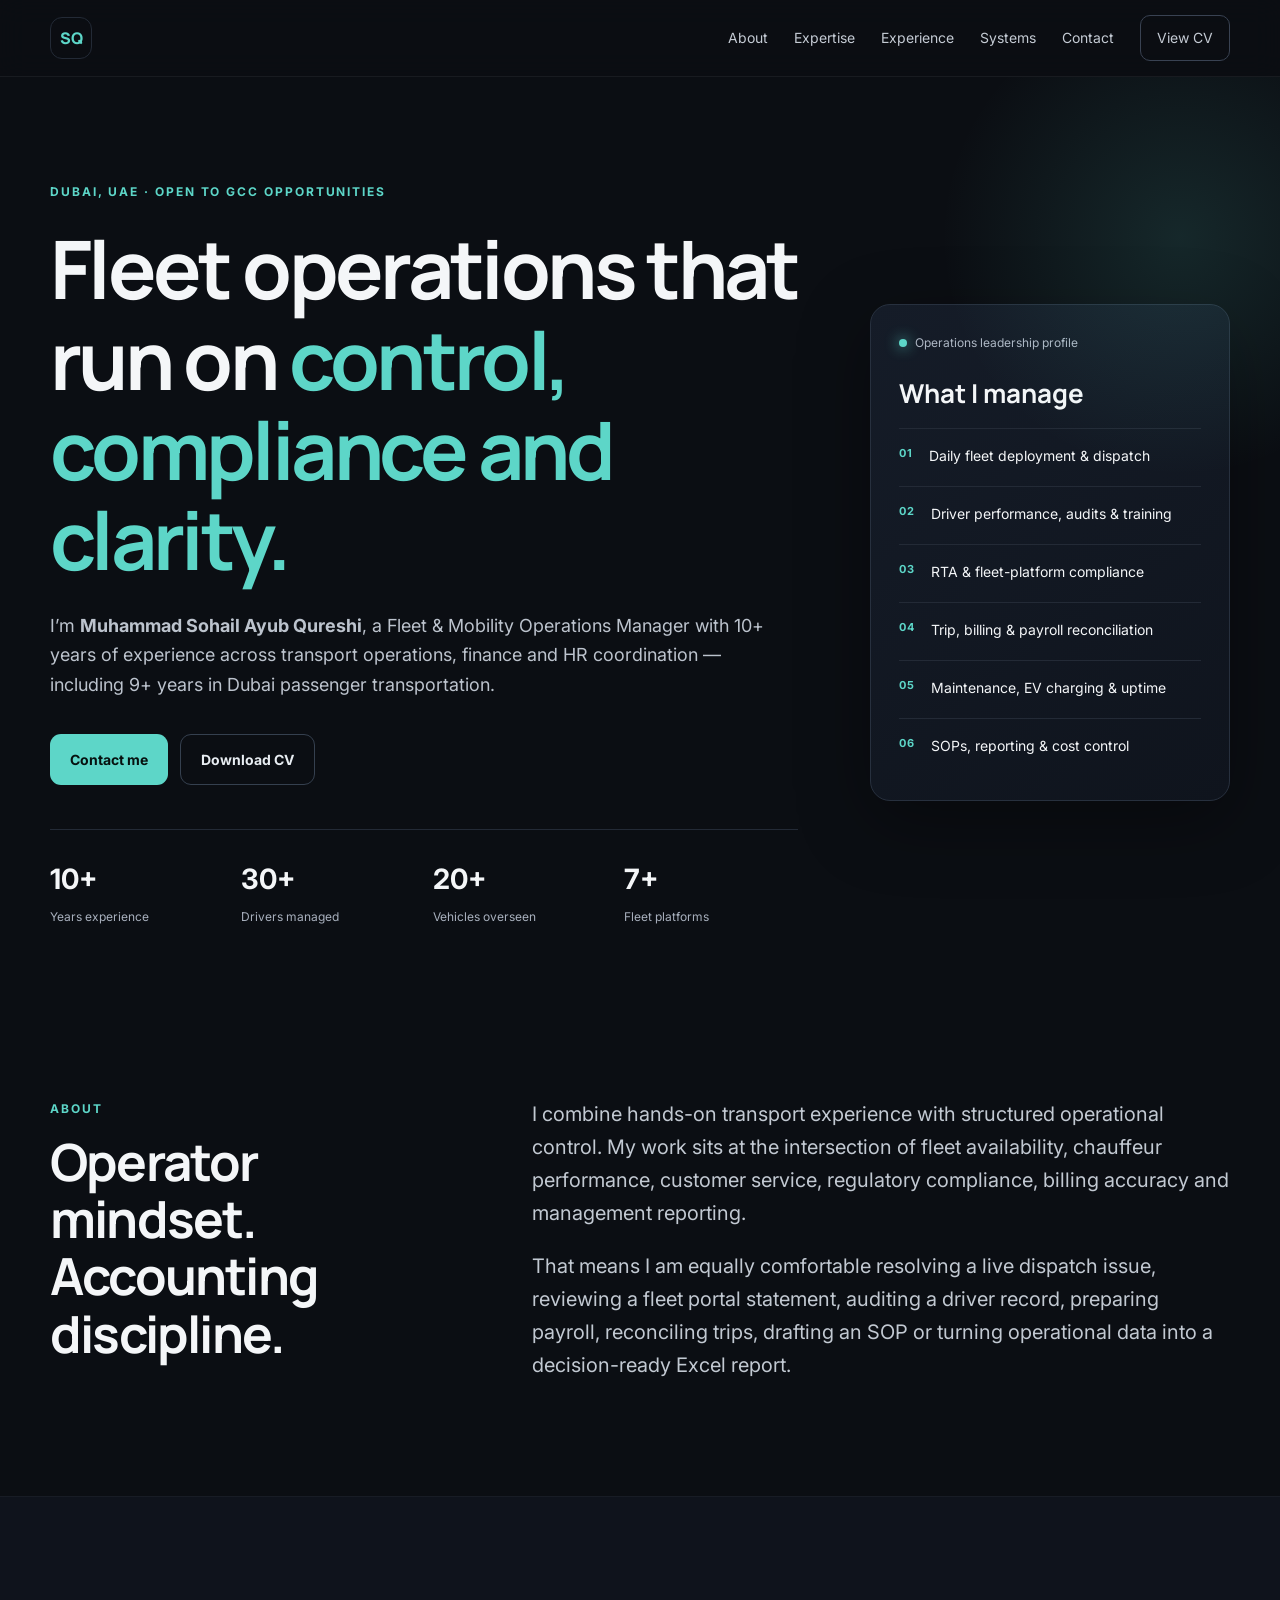
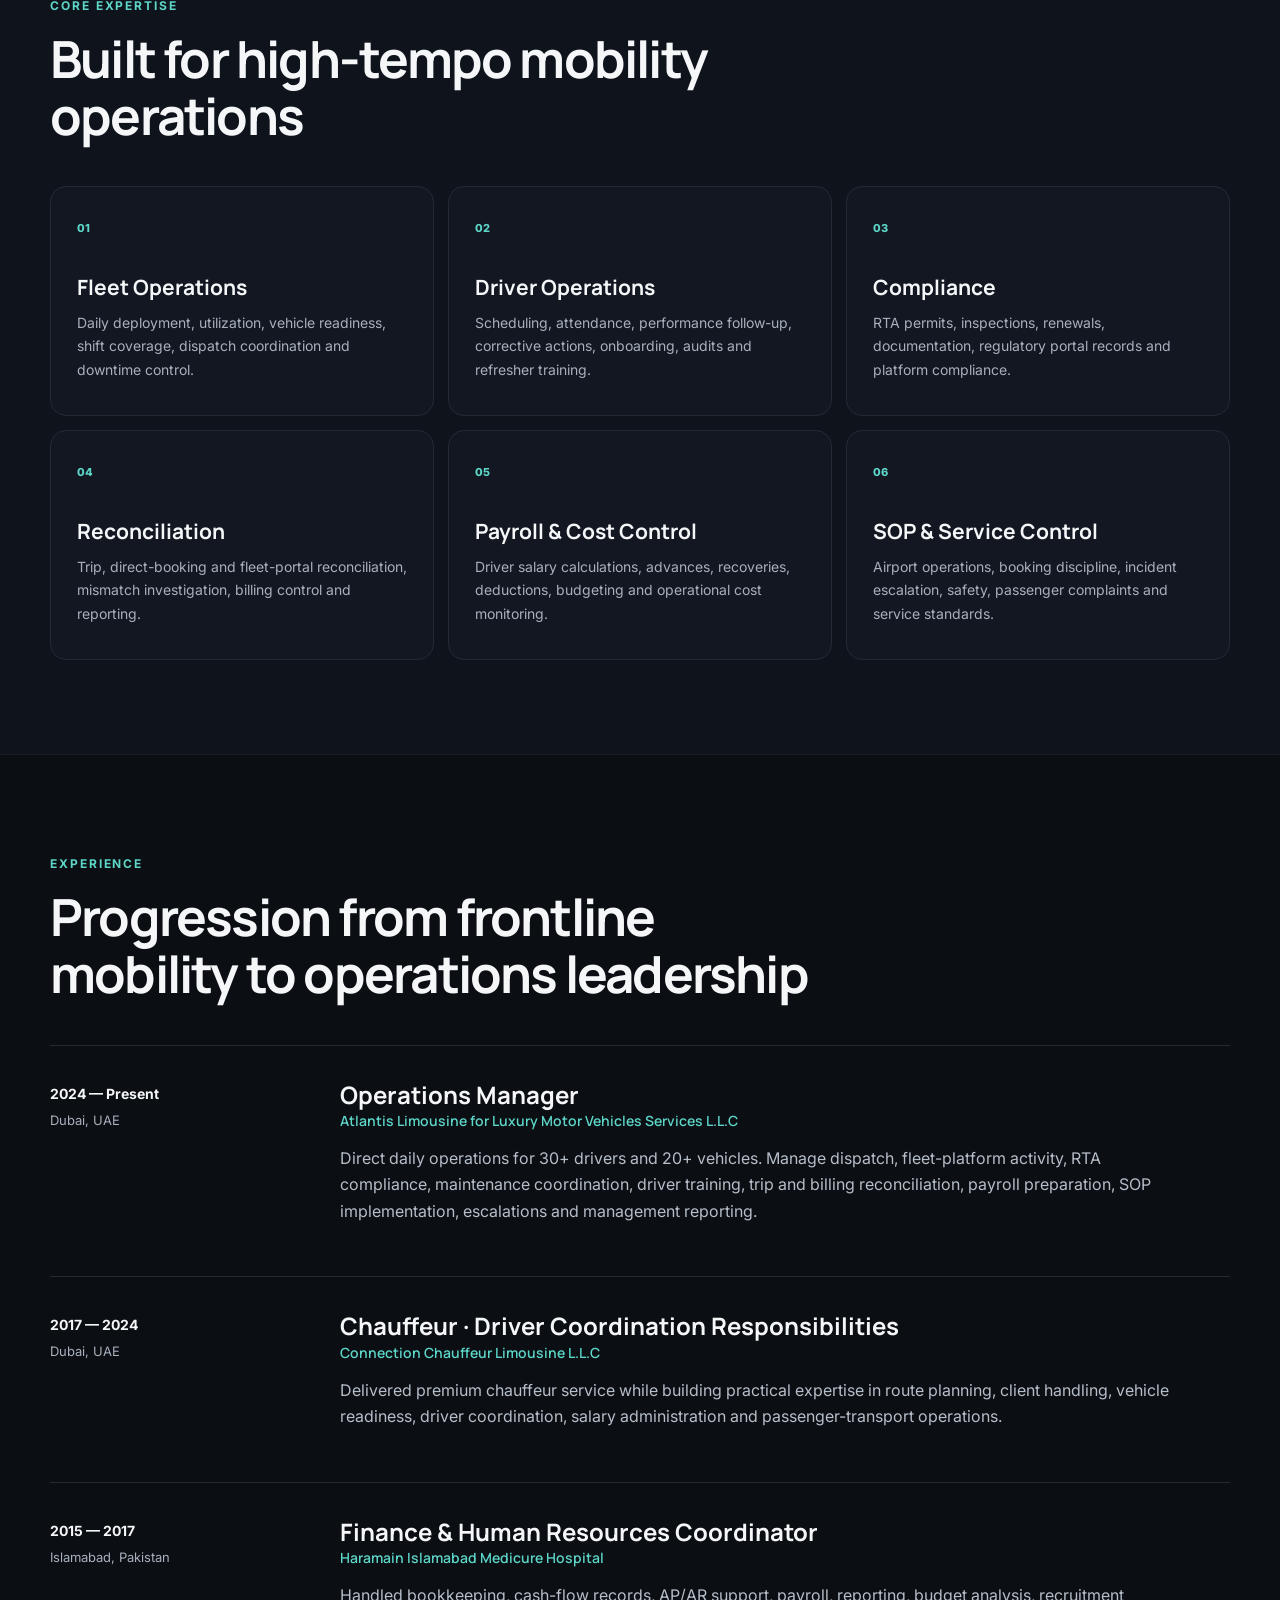
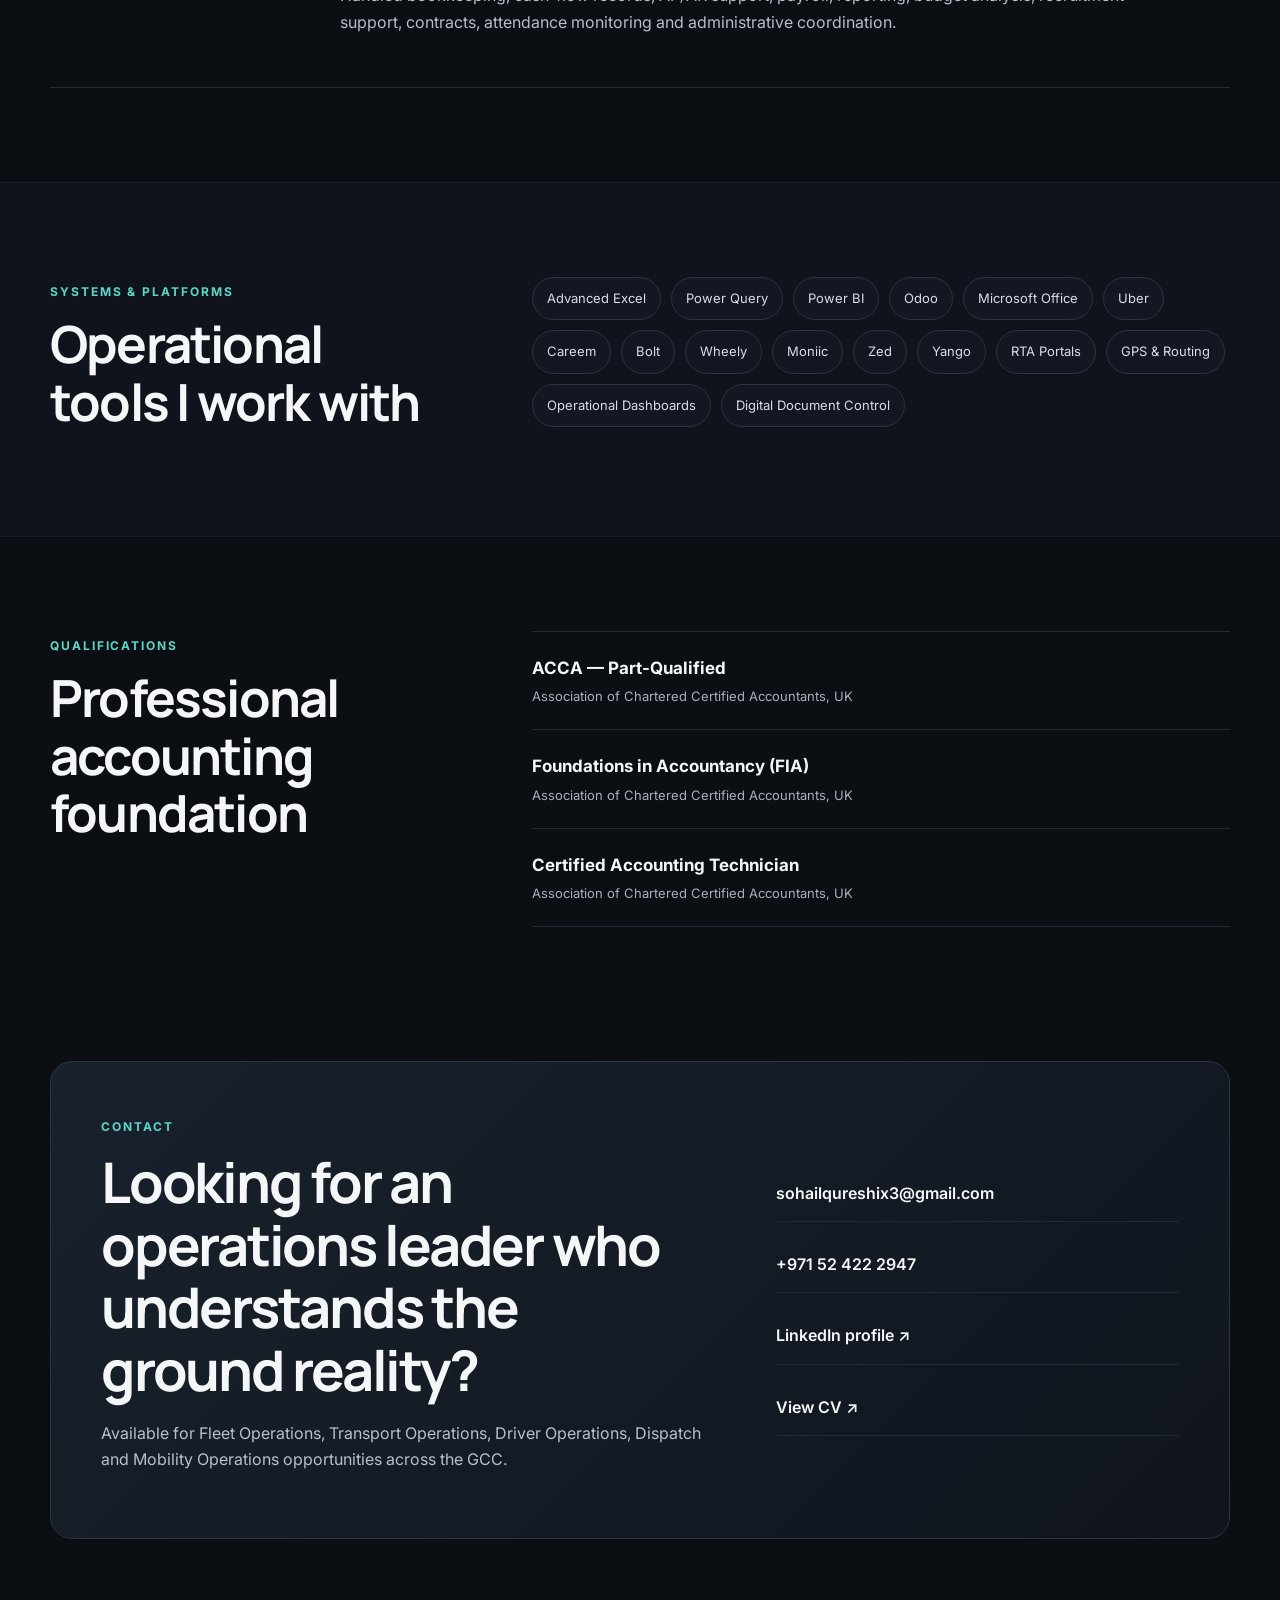
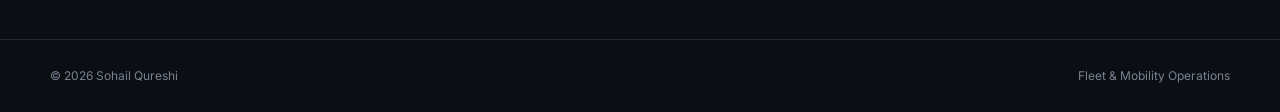
==== index.html @ d54ac06a "Add files via upload" ====
<!doctype html>
<html lang="en">
<head>
  <meta charset="utf-8" />
  <meta name="viewport" content="width=device-width,initial-scale=1" />
  <meta name="description" content="Sohail Qureshi — Fleet & Mobility Operations Manager with 10+ years of experience across operations, compliance, reconciliation, payroll, reporting and driver management." />
  <title>Sohail Qureshi | Fleet & Mobility Operations</title>
  <link rel="preconnect" href="https://fonts.googleapis.com">
  <link rel="preconnect" href="https://fonts.gstatic.com" crossorigin>
  <link href="https://fonts.googleapis.com/css2?family=Inter:wght@400;500;600;700;800&family=Manrope:wght@600;700;800&display=swap" rel="stylesheet">
  <link rel="stylesheet" href="styles.css" />
</head>
<body>
  <header class="site-header">
    <div class="container nav-wrap">
      <a class="brand" href="#top" aria-label="Sohail Qureshi home">SQ</a>
      <button class="nav-toggle" aria-label="Toggle navigation" aria-expanded="false">☰</button>
      <nav class="nav" aria-label="Primary navigation">
        <a href="#about">About</a>
        <a href="#expertise">Expertise</a>
        <a href="#experience">Experience</a>
        <a href="#systems">Systems</a>
        <a href="#contact">Contact</a>
        <a class="nav-cta" href="assets/Sohail_Qureshi_CV.pdf" target="_blank" rel="noopener">View CV</a>
      </nav>
    </div>
  </header>

  <main id="top">
    <section class="hero">
      <div class="container hero-grid">
        <div class="hero-copy reveal">
          <span class="eyebrow">Dubai, UAE · Open to GCC opportunities</span>
          <h1>Fleet operations that run on <span>control, compliance and clarity.</span></h1>
          <p class="hero-lead">I’m <strong>Muhammad Sohail Ayub Qureshi</strong>, a Fleet & Mobility Operations Manager with 10+ years of experience across transport operations, finance and HR coordination — including 9+ years in Dubai passenger transportation.</p>
          <div class="hero-actions">
            <a class="btn primary" href="#contact">Contact me</a>
            <a class="btn secondary" href="assets/Sohail_Qureshi_CV.pdf" target="_blank" rel="noopener">Download CV</a>
          </div>
          <div class="metric-row" aria-label="Career highlights">
            <div class="metric"><strong>10+</strong><span>Years experience</span></div>
            <div class="metric"><strong>30+</strong><span>Drivers managed</span></div>
            <div class="metric"><strong>20+</strong><span>Vehicles overseen</span></div>
            <div class="metric"><strong>7+</strong><span>Fleet platforms</span></div>
          </div>
        </div>
        <aside class="hero-card reveal">
          <div class="status"><span></span> Operations leadership profile</div>
          <h2>What I manage</h2>
          <div class="capability-list">
            <div><b>01</b><span>Daily fleet deployment & dispatch</span></div>
            <div><b>02</b><span>Driver performance, audits & training</span></div>
            <div><b>03</b><span>RTA & fleet-platform compliance</span></div>
            <div><b>04</b><span>Trip, billing & payroll reconciliation</span></div>
            <div><b>05</b><span>Maintenance, EV charging & uptime</span></div>
            <div><b>06</b><span>SOPs, reporting & cost control</span></div>
          </div>
        </aside>
      </div>
    </section>

    <section id="about" class="section">
      <div class="container split">
        <div class="section-head reveal">
          <span class="kicker">About</span>
          <h2>Operator mindset. Accounting discipline.</h2>
        </div>
        <div class="about-copy reveal">
          <p>I combine hands-on transport experience with structured operational control. My work sits at the intersection of fleet availability, chauffeur performance, customer service, regulatory compliance, billing accuracy and management reporting.</p>
          <p>That means I am equally comfortable resolving a live dispatch issue, reviewing a fleet portal statement, auditing a driver record, preparing payroll, reconciling trips, drafting an SOP or turning operational data into a decision-ready Excel report.</p>
        </div>
      </div>
    </section>

    <section id="expertise" class="section alt">
      <div class="container">
        <div class="section-title reveal">
          <span class="kicker">Core expertise</span>
          <h2>Built for high-tempo mobility operations</h2>
        </div>
        <div class="cards">
          <article class="card reveal"><span>01</span><h3>Fleet Operations</h3><p>Daily deployment, utilization, vehicle readiness, shift coverage, dispatch coordination and downtime control.</p></article>
          <article class="card reveal"><span>02</span><h3>Driver Operations</h3><p>Scheduling, attendance, performance follow-up, corrective actions, onboarding, audits and refresher training.</p></article>
          <article class="card reveal"><span>03</span><h3>Compliance</h3><p>RTA permits, inspections, renewals, documentation, regulatory portal records and platform compliance.</p></article>
          <article class="card reveal"><span>04</span><h3>Reconciliation</h3><p>Trip, direct-booking and fleet-portal reconciliation, mismatch investigation, billing control and reporting.</p></article>
          <article class="card reveal"><span>05</span><h3>Payroll & Cost Control</h3><p>Driver salary calculations, advances, recoveries, deductions, budgeting and operational cost monitoring.</p></article>
          <article class="card reveal"><span>06</span><h3>SOP & Service Control</h3><p>Airport operations, booking discipline, incident escalation, safety, passenger complaints and service standards.</p></article>
        </div>
      </div>
    </section>

    <section id="experience" class="section">
      <div class="container">
        <div class="section-title reveal">
          <span class="kicker">Experience</span>
          <h2>Progression from frontline mobility to operations leadership</h2>
        </div>
        <div class="timeline">
          <article class="timeline-item reveal">
            <div class="time"><strong>2024 — Present</strong><span>Dubai, UAE</span></div>
            <div class="role"><h3>Operations Manager</h3><h4>Atlantis Limousine for Luxury Motor Vehicles Services L.L.C</h4><p>Direct daily operations for 30+ drivers and 20+ vehicles. Manage dispatch, fleet-platform activity, RTA compliance, maintenance coordination, driver training, trip and billing reconciliation, payroll preparation, SOP implementation, escalations and management reporting.</p></div>
          </article>
          <article class="timeline-item reveal">
            <div class="time"><strong>2017 — 2024</strong><span>Dubai, UAE</span></div>
            <div class="role"><h3>Chauffeur · Driver Coordination Responsibilities</h3><h4>Connection Chauffeur Limousine L.L.C</h4><p>Delivered premium chauffeur service while building practical expertise in route planning, client handling, vehicle readiness, driver coordination, salary administration and passenger-transport operations.</p></div>
          </article>
          <article class="timeline-item reveal">
            <div class="time"><strong>2015 — 2017</strong><span>Islamabad, Pakistan</span></div>
            <div class="role"><h3>Finance & Human Resources Coordinator</h3><h4>Haramain Islamabad Medicure Hospital</h4><p>Handled bookkeeping, cash-flow records, AP/AR support, payroll, reporting, budget analysis, recruitment support, contracts, attendance monitoring and administrative coordination.</p></div>
          </article>
        </div>
      </div>
    </section>

    <section id="systems" class="section alt">
      <div class="container systems-grid">
        <div class="section-head reveal"><span class="kicker">Systems & platforms</span><h2>Operational tools I work with</h2></div>
        <div class="tag-cloud reveal">
          <span>Advanced Excel</span><span>Power Query</span><span>Power BI</span><span>Odoo</span><span>Microsoft Office</span><span>Uber</span><span>Careem</span><span>Bolt</span><span>Wheely</span><span>Moniic</span><span>Zed</span><span>Yango</span><span>RTA Portals</span><span>GPS & Routing</span><span>Operational Dashboards</span><span>Digital Document Control</span>
        </div>
      </div>
    </section>

    <section class="section qualifications">
      <div class="container qual-grid">
        <div class="section-head reveal"><span class="kicker">Qualifications</span><h2>Professional accounting foundation</h2></div>
        <div class="qual-list reveal">
          <div><strong>ACCA — Part-Qualified</strong><span>Association of Chartered Certified Accountants, UK</span></div>
          <div><strong>Foundations in Accountancy (FIA)</strong><span>Association of Chartered Certified Accountants, UK</span></div>
          <div><strong>Certified Accounting Technician</strong><span>Association of Chartered Certified Accountants, UK</span></div>
        </div>
      </div>
    </section>

    <section id="contact" class="contact">
      <div class="container contact-card reveal">
        <div>
          <span class="kicker">Contact</span>
          <h2>Looking for an operations leader who understands the ground reality?</h2>
          <p>Available for Fleet Operations, Transport Operations, Driver Operations, Dispatch and Mobility Operations opportunities across the GCC.</p>
        </div>
        <div class="contact-links">
          <a href="mailto:sohailqureshix3@gmail.com">sohailqureshix3@gmail.com</a>
          <a href="tel:+971524222947">+971 52 422 2947</a>
          <a href="https://www.linkedin.com/in/sohail-qureshi-6ab21a225/" target="_blank" rel="noopener">LinkedIn profile ↗</a>
          <a href="assets/Sohail_Qureshi_CV.pdf" target="_blank" rel="noopener">View CV ↗</a>
        </div>
      </div>
    </section>
  </main>

  <footer>
    <div class="container footer-wrap"><span>© <span id="year"></span> Sohail Qureshi</span><span>Fleet & Mobility Operations</span></div>
  </footer>
  <script src="script.js"></script>
</body>
</html>
---- styles.css ----
:root{
  --bg:#0b0e13;--panel:#121722;--panel2:#0f131c;--text:#f4f6f8;--muted:#a8b0bd;--line:#232a36;--accent:#5dd6c8;--accent2:#8ef2e5;--max:1180px
}
*{box-sizing:border-box}html{scroll-behavior:smooth}body{margin:0;background:var(--bg);color:var(--text);font-family:Inter,system-ui,sans-serif;line-height:1.65}.container{width:min(var(--max),calc(100% - 40px));margin:auto}a{color:inherit;text-decoration:none}.site-header{position:sticky;top:0;z-index:50;background:rgba(11,14,19,.82);backdrop-filter:blur(14px);border-bottom:1px solid rgba(255,255,255,.06)}.nav-wrap{height:76px;display:flex;align-items:center;justify-content:space-between}.brand{width:42px;height:42px;border:1px solid var(--line);display:grid;place-items:center;border-radius:12px;font-family:Manrope;font-weight:800;color:var(--accent)}.nav{display:flex;align-items:center;gap:26px;font-size:14px;color:#c5cbd4}.nav a:hover{color:#fff}.nav-cta{border:1px solid #394252;padding:10px 16px;border-radius:10px}.nav-toggle{display:none;background:none;color:white;border:0;font-size:24px}.hero{padding:100px 0 72px;position:relative;overflow:hidden}.hero:before{content:"";position:absolute;width:520px;height:520px;border-radius:50%;background:radial-gradient(circle,rgba(93,214,200,.13),transparent 65%);right:-160px;top:-100px;pointer-events:none}.hero-grid{display:grid;grid-template-columns:1.35fr .65fr;gap:72px;align-items:center}.eyebrow,.kicker{display:inline-block;text-transform:uppercase;letter-spacing:.16em;font-size:12px;font-weight:700;color:var(--accent)}h1,h2,h3,h4{font-family:Manrope,Inter,sans-serif;line-height:1.12;margin-top:0}h1{font-size:clamp(48px,6.3vw,84px);letter-spacing:-.045em;margin:20px 0 26px;max-width:900px}h1 span{color:var(--accent)}.hero-lead{font-size:18px;color:#bcc3cd;max-width:780px}.hero-actions{display:flex;gap:12px;margin:34px 0 44px}.btn{display:inline-flex;align-items:center;justify-content:center;padding:13px 20px;border-radius:11px;font-weight:700;font-size:14px}.primary{background:var(--accent);color:#06110f}.primary:hover{background:var(--accent2)}.secondary{border:1px solid #35404f;color:#e8edf2}.metric-row{display:grid;grid-template-columns:repeat(4,1fr);gap:18px;border-top:1px solid var(--line);padding-top:26px}.metric strong{font-size:28px;display:block}.metric span{font-size:12px;color:var(--muted)}.hero-card{background:linear-gradient(145deg,#151c28,#0f141d);border:1px solid #27303e;border-radius:20px;padding:28px;box-shadow:0 20px 70px rgba(0,0,0,.35)}.status{font-size:12px;color:#aeb7c4;display:flex;align-items:center;gap:8px;margin-bottom:26px}.status span{width:8px;height:8px;border-radius:50%;background:var(--accent);box-shadow:0 0 14px var(--accent)}.hero-card h2{font-size:26px;margin-bottom:20px}.capability-list{display:grid;gap:4px}.capability-list div{display:flex;gap:16px;padding:15px 0;border-top:1px solid var(--line);font-size:14px}.capability-list b{color:var(--accent);font-size:11px;letter-spacing:.08em}.section{padding:94px 0}.alt{background:var(--panel2);border-top:1px solid rgba(255,255,255,.04);border-bottom:1px solid rgba(255,255,255,.04)}.split,.systems-grid,.qual-grid{display:grid;grid-template-columns:.72fr 1.28fr;gap:90px}.section-head h2,.section-title h2{font-size:clamp(34px,4vw,52px);letter-spacing:-.035em;margin:12px 0}.about-copy{font-size:20px;color:#c2c9d2}.about-copy p:first-child{margin-top:4px}.section-title{max-width:780px;margin-bottom:42px}.cards{display:grid;grid-template-columns:repeat(3,1fr);gap:14px}.card{background:var(--panel);border:1px solid var(--line);border-radius:16px;padding:26px;min-height:230px}.card>span{font-size:11px;color:var(--accent);font-weight:800}.card h3{font-size:21px;margin:36px 0 12px}.card p{color:var(--muted);font-size:14px;margin:0}.timeline{border-top:1px solid var(--line)}.timeline-item{display:grid;grid-template-columns:240px 1fr;gap:50px;padding:36px 0;border-bottom:1px solid var(--line)}.time{display:flex;flex-direction:column}.time strong{font-size:14px}.time span{font-size:13px;color:var(--muted);margin-top:5px}.role h3{font-size:24px;margin-bottom:5px}.role h4{font-size:14px;color:var(--accent);font-weight:600;margin-bottom:14px}.role p{color:#b6bec9;max-width:830px}.tag-cloud{display:flex;flex-wrap:wrap;gap:10px;align-content:flex-start}.tag-cloud span{padding:10px 14px;border:1px solid #2c3442;border-radius:999px;background:#121722;color:#d9dee5;font-size:13px}.qual-list{border-top:1px solid var(--line)}.qual-list div{padding:22px 0;border-bottom:1px solid var(--line);display:flex;flex-direction:column}.qual-list strong{font-size:17px}.qual-list span{color:var(--muted);font-size:13px;margin-top:4px}.contact{padding:40px 0 100px}.contact-card{background:linear-gradient(135deg,#18212c,#10151d);border:1px solid #2b3440;border-radius:22px;padding:50px;display:grid;grid-template-columns:1.2fr .8fr;gap:70px}.contact-card h2{font-size:clamp(34px,4.5vw,56px);letter-spacing:-.04em;margin:12px 0 18px}.contact-card p{color:#b8c0ca;max-width:700px}.contact-links{display:flex;flex-direction:column;justify-content:center;gap:14px}.contact-links a{padding:15px 0;border-bottom:1px solid var(--line);font-weight:600}.contact-links a:hover{color:var(--accent)}footer{border-top:1px solid var(--line);padding:26px 0;color:#798291;font-size:12px}.footer-wrap{display:flex;justify-content:space-between}.reveal{opacity:0;transform:translateY(16px);transition:opacity .65s ease,transform .65s ease}.reveal.visible{opacity:1;transform:none}
@media(max-width:900px){.nav-toggle{display:block}.nav{display:none;position:absolute;top:76px;left:20px;right:20px;flex-direction:column;align-items:stretch;background:#111721;border:1px solid var(--line);padding:18px;border-radius:14px}.nav.open{display:flex}.hero-grid,.split,.systems-grid,.qual-grid,.contact-card{grid-template-columns:1fr;gap:38px}.hero{padding-top:68px}.hero-card{max-width:620px}.cards{grid-template-columns:1fr 1fr}.metric-row{grid-template-columns:1fr 1fr}.timeline-item{grid-template-columns:1fr;gap:14px}.section{padding:72px 0}}
@media(max-width:600px){.container{width:min(var(--max),calc(100% - 28px))}.cards{grid-template-columns:1fr}.hero-actions{flex-direction:column}.btn{width:100%}.contact-card{padding:30px 22px}.footer-wrap{gap:10px;flex-direction:column}h1{font-size:44px}}
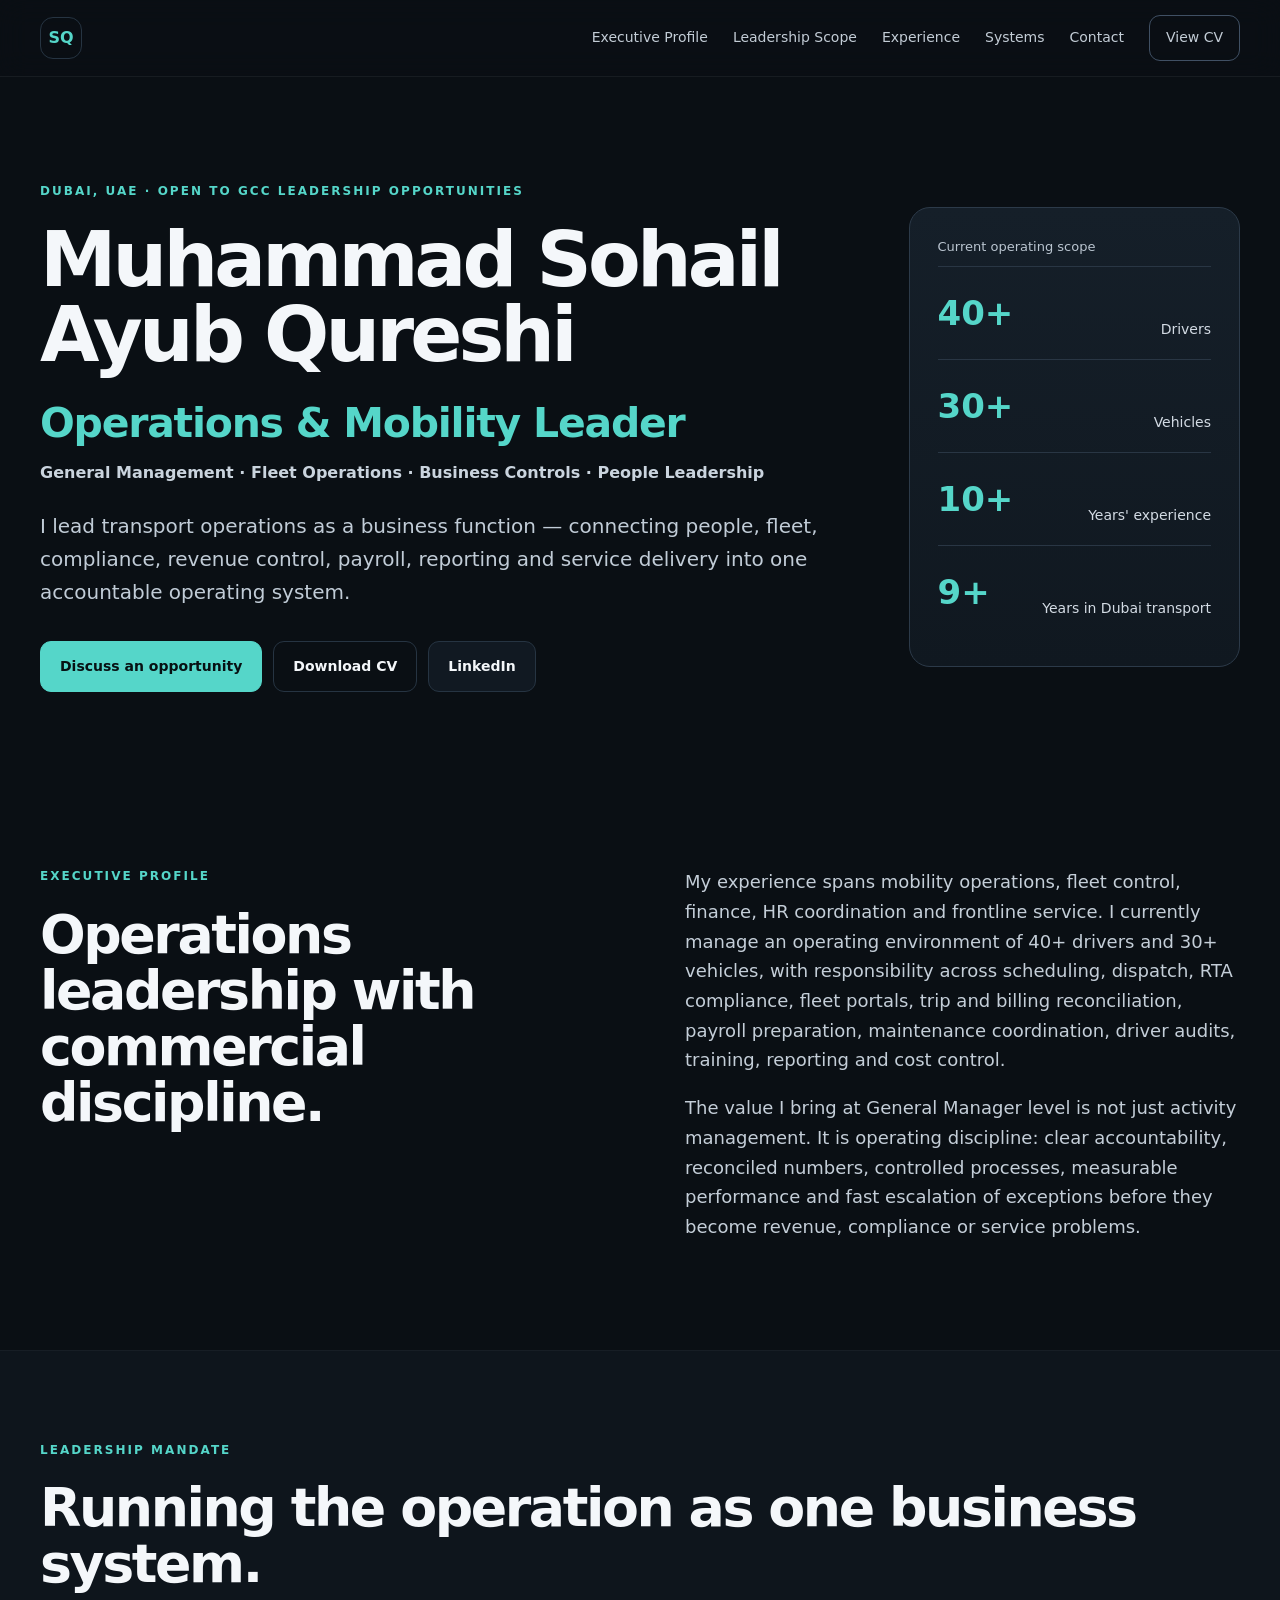
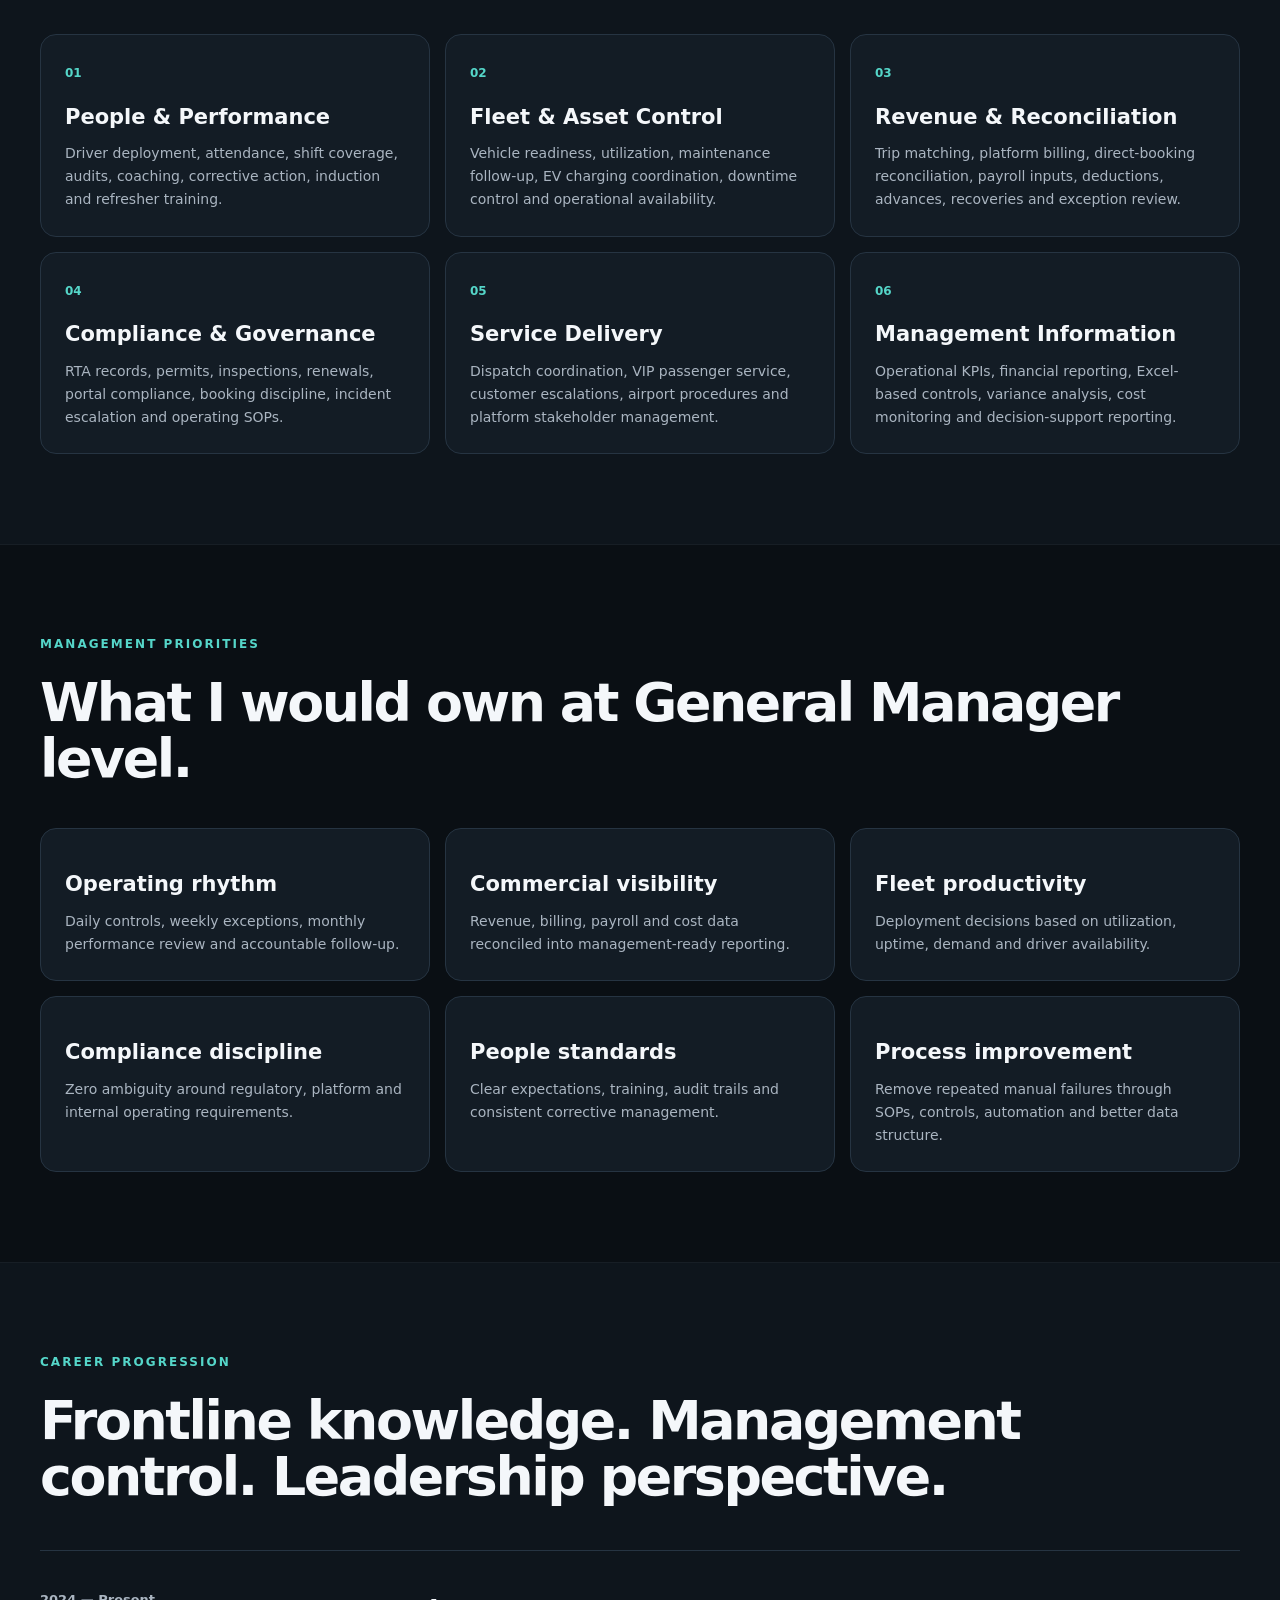
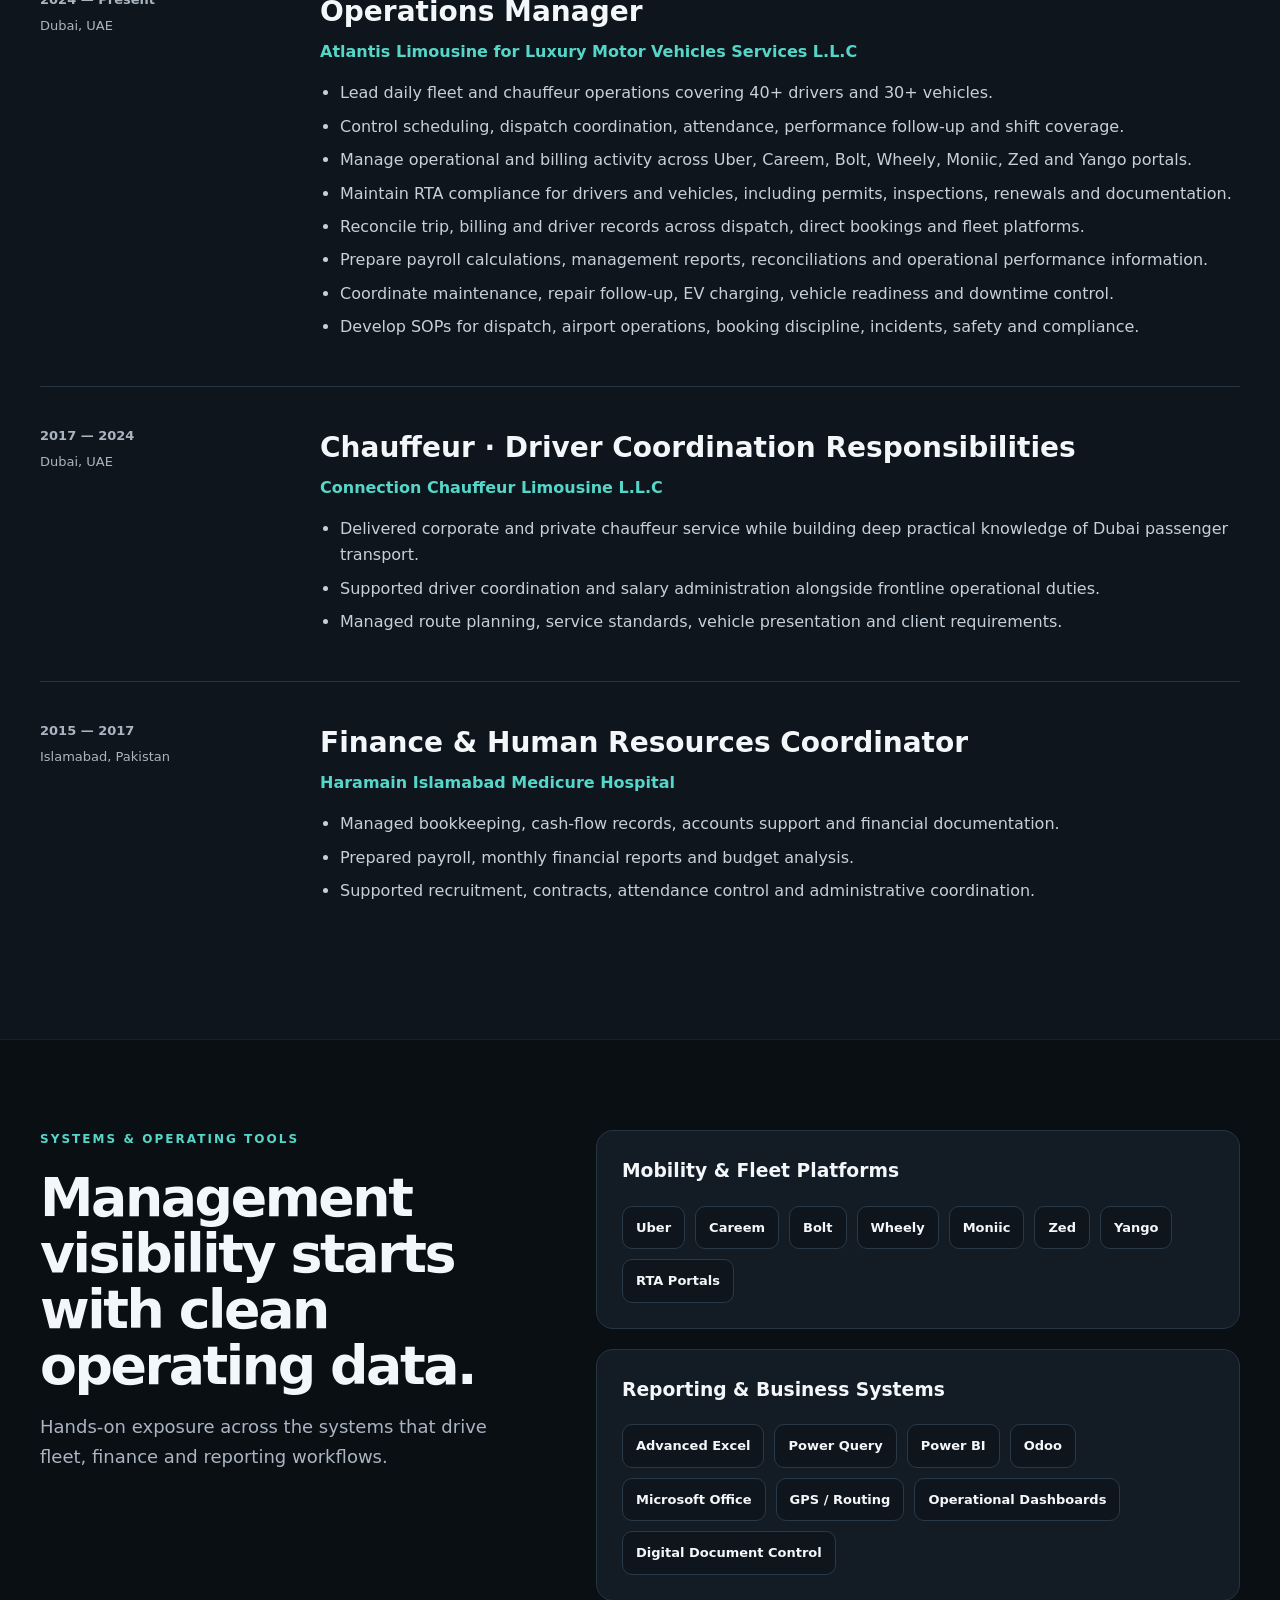
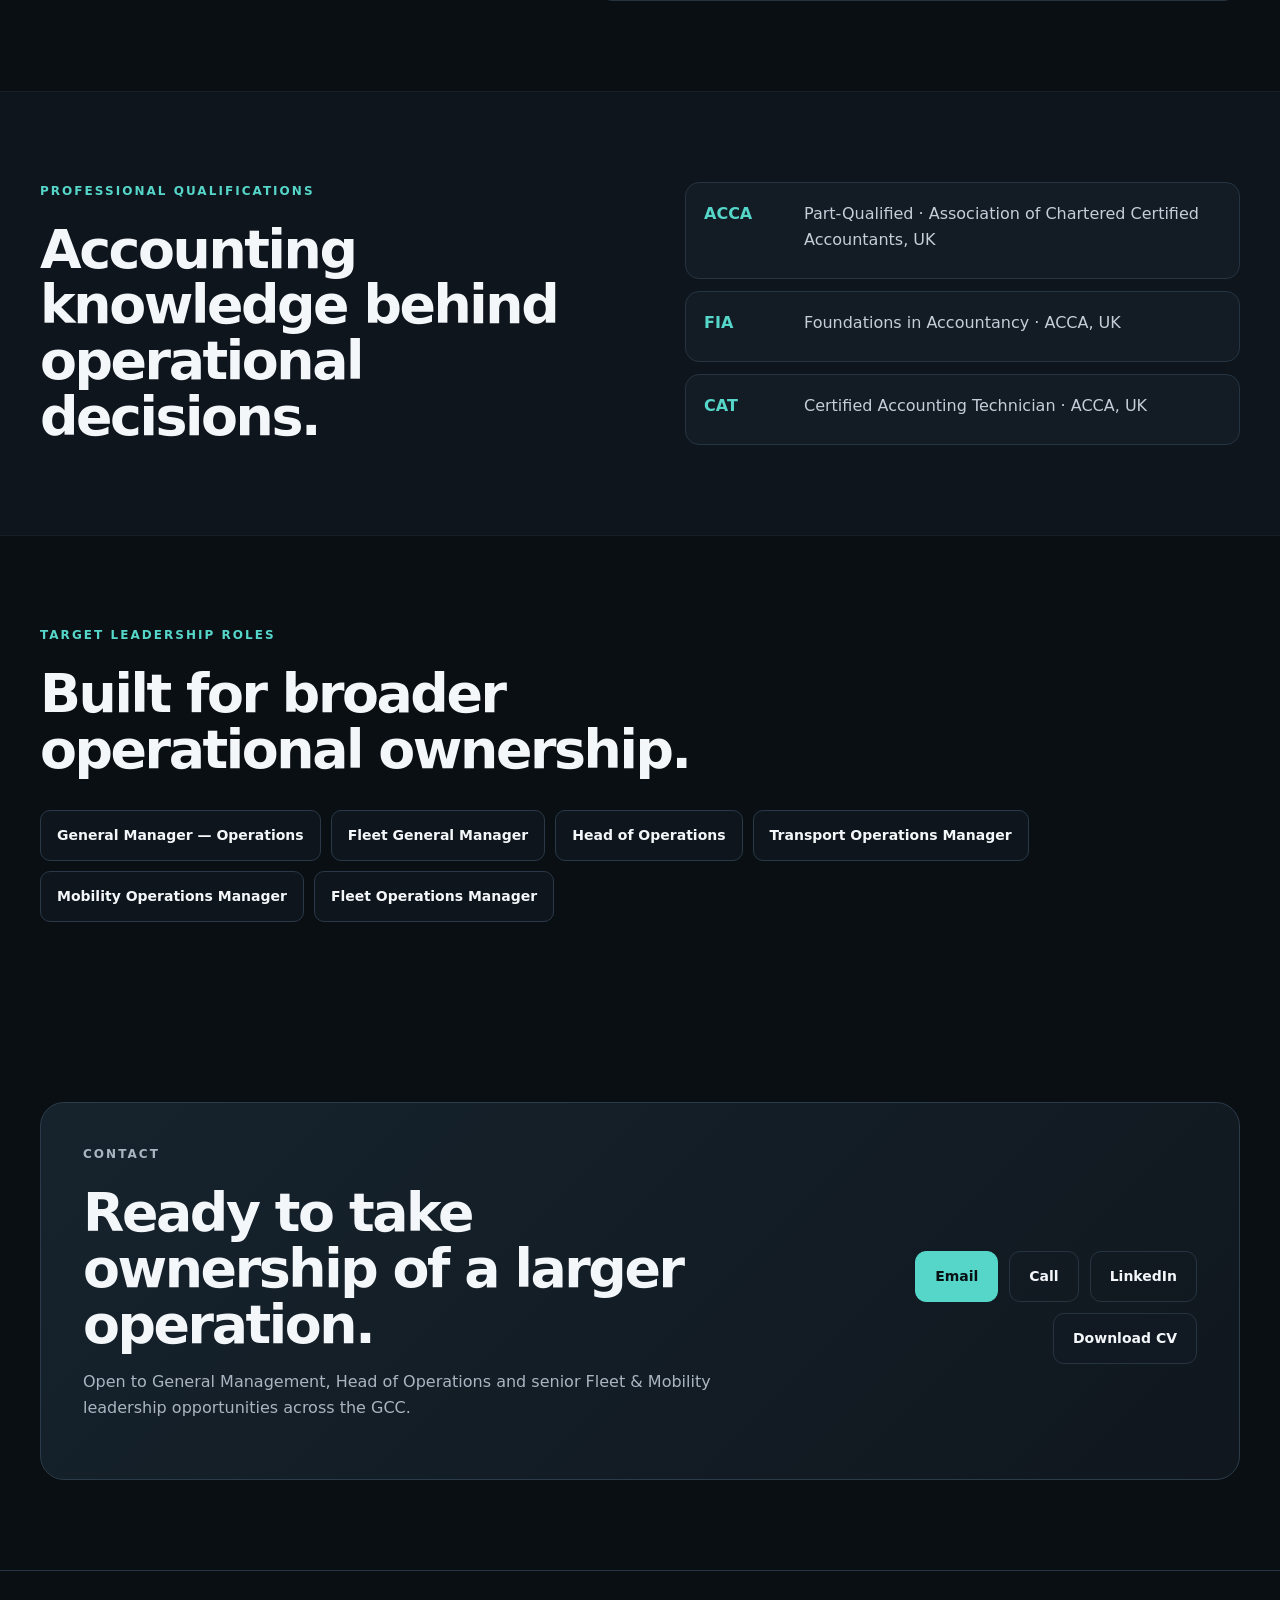
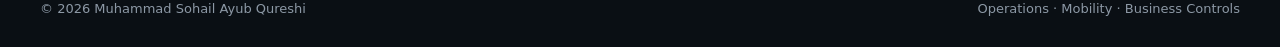
==== commit 9fafec90: "Add files via upload" ====
--- a/index.html
+++ b/index.html
@@ -1,157 +1,261 @@
-<!doctype html>
+<!DOCTYPE html>
 <html lang="en">
 <head>
-  <meta charset="utf-8" />
-  <meta name="viewport" content="width=device-width,initial-scale=1" />
-  <meta name="description" content="Sohail Qureshi — Fleet & Mobility Operations Manager with 10+ years of experience across operations, compliance, reconciliation, payroll, reporting and driver management." />
-  <title>Sohail Qureshi | Fleet & Mobility Operations</title>
-  <link rel="preconnect" href="https://fonts.googleapis.com">
-  <link rel="preconnect" href="https://fonts.gstatic.com" crossorigin>
-  <link href="https://fonts.googleapis.com/css2?family=Inter:wght@400;500;600;700;800&family=Manrope:wght@600;700;800&display=swap" rel="stylesheet">
+  <meta charset="UTF-8" />
+  <meta name="viewport" content="width=device-width, initial-scale=1.0" />
+  <title>Sohail Qureshi | General Management & Mobility Operations | Dubai</title>
+  <meta name="description" content="Executive portfolio of Muhammad Sohail Ayub Qureshi — operations and mobility leader with 10+ years of experience, currently overseeing 40+ drivers and 30+ vehicles across fleet operations, compliance, finance, payroll, reporting and business controls." />
+  <meta name="author" content="Muhammad Sohail Ayub Qureshi" />
+  <meta property="og:title" content="Sohail Qureshi | Operations & General Management" />
+  <meta property="og:description" content="Fleet, people, compliance, finance and performance leadership across mobility operations in Dubai." />
+  <meta property="og:type" content="website" />
   <link rel="stylesheet" href="styles.css" />
 </head>
 <body>
-  <header class="site-header">
-    <div class="container nav-wrap">
-      <a class="brand" href="#top" aria-label="Sohail Qureshi home">SQ</a>
-      <button class="nav-toggle" aria-label="Toggle navigation" aria-expanded="false">☰</button>
-      <nav class="nav" aria-label="Primary navigation">
-        <a href="#about">About</a>
-        <a href="#expertise">Expertise</a>
-        <a href="#experience">Experience</a>
-        <a href="#systems">Systems</a>
-        <a href="#contact">Contact</a>
-        <a class="nav-cta" href="assets/Sohail_Qureshi_CV.pdf" target="_blank" rel="noopener">View CV</a>
-      </nav>
-    </div>
-  </header>
-
-  <main id="top">
-    <section class="hero">
-      <div class="container hero-grid">
-        <div class="hero-copy reveal">
-          <span class="eyebrow">Dubai, UAE · Open to GCC opportunities</span>
-          <h1>Fleet operations that run on <span>control, compliance and clarity.</span></h1>
-          <p class="hero-lead">I’m <strong>Muhammad Sohail Ayub Qureshi</strong>, a Fleet & Mobility Operations Manager with 10+ years of experience across transport operations, finance and HR coordination — including 9+ years in Dubai passenger transportation.</p>
-          <div class="hero-actions">
-            <a class="btn primary" href="#contact">Contact me</a>
-            <a class="btn secondary" href="assets/Sohail_Qureshi_CV.pdf" target="_blank" rel="noopener">Download CV</a>
-          </div>
-          <div class="metric-row" aria-label="Career highlights">
-            <div class="metric"><strong>10+</strong><span>Years experience</span></div>
-            <div class="metric"><strong>30+</strong><span>Drivers managed</span></div>
-            <div class="metric"><strong>20+</strong><span>Vehicles overseen</span></div>
-            <div class="metric"><strong>7+</strong><span>Fleet platforms</span></div>
-          </div>
-        </div>
-        <aside class="hero-card reveal">
-          <div class="status"><span></span> Operations leadership profile</div>
-          <h2>What I manage</h2>
-          <div class="capability-list">
-            <div><b>01</b><span>Daily fleet deployment & dispatch</span></div>
-            <div><b>02</b><span>Driver performance, audits & training</span></div>
-            <div><b>03</b><span>RTA & fleet-platform compliance</span></div>
-            <div><b>04</b><span>Trip, billing & payroll reconciliation</span></div>
-            <div><b>05</b><span>Maintenance, EV charging & uptime</span></div>
-            <div><b>06</b><span>SOPs, reporting & cost control</span></div>
-          </div>
-        </aside>
+<header class="header">
+  <div class="container nav">
+    <a href="#top" class="brand">SQ</a>
+    <button class="menu" aria-label="Toggle navigation" aria-expanded="false">☰</button>
+    <nav class="links">
+      <a href="#profile">Executive Profile</a>
+      <a href="#scope">Leadership Scope</a>
+      <a href="#experience">Experience</a>
+      <a href="#systems">Systems</a>
+      <a href="#contact">Contact</a>
+      <a class="cv-link" href="assets/Sohail_Qureshi_CV.pdf" target="_blank" rel="noopener">View CV</a>
+    </nav>
+  </div>
+</header>
+
+<main id="top">
+<section class="hero">
+  <div class="container hero-grid">
+    <div>
+      <p class="eyebrow">Dubai, UAE · Open to GCC leadership opportunities</p>
+      <h1>Muhammad Sohail Ayub Qureshi</h1>
+      <p class="role">Operations & Mobility Leader</p>
+      <p class="positioning">General Management · Fleet Operations · Business Controls · People Leadership</p>
+      <p class="lead">
+        I lead transport operations as a business function — connecting people, fleet, compliance,
+        revenue control, payroll, reporting and service delivery into one accountable operating system.
+      </p>
+      <div class="actions">
+        <a class="btn primary" href="#contact">Discuss an opportunity</a>
+        <a class="btn secondary" href="assets/Sohail_Qureshi_CV.pdf" download>Download CV</a>
+        <a class="btn subtle" href="https://www.linkedin.com/in/sohail-qureshi-6ab21a225/" target="_blank" rel="noopener">LinkedIn</a>
       </div>
-    </section>
-
-    <section id="about" class="section">
-      <div class="container split">
-        <div class="section-head reveal">
-          <span class="kicker">About</span>
-          <h2>Operator mindset. Accounting discipline.</h2>
-        </div>
-        <div class="about-copy reveal">
-          <p>I combine hands-on transport experience with structured operational control. My work sits at the intersection of fleet availability, chauffeur performance, customer service, regulatory compliance, billing accuracy and management reporting.</p>
-          <p>That means I am equally comfortable resolving a live dispatch issue, reviewing a fleet portal statement, auditing a driver record, preparing payroll, reconciling trips, drafting an SOP or turning operational data into a decision-ready Excel report.</p>
+    </div>
+    <aside class="executive-card">
+      <p class="small-label">Current operating scope</p>
+      <div class="metric"><strong>40+</strong><span>Drivers</span></div>
+      <div class="metric"><strong>30+</strong><span>Vehicles</span></div>
+      <div class="metric"><strong>10+</strong><span>Years' experience</span></div>
+      <div class="metric"><strong>9+</strong><span>Years in Dubai transport</span></div>
+    </aside>
+  </div>
+</section>
+
+<section class="section" id="profile">
+  <div class="container two-col">
+    <div>
+      <p class="eyebrow">Executive profile</p>
+      <h2>Operations leadership with commercial discipline.</h2>
+    </div>
+    <div class="copy">
+      <p>
+        My experience spans mobility operations, fleet control, finance, HR coordination and frontline service.
+        I currently manage an operating environment of 40+ drivers and 30+ vehicles, with responsibility across
+        scheduling, dispatch, RTA compliance, fleet portals, trip and billing reconciliation, payroll preparation,
+        maintenance coordination, driver audits, training, reporting and cost control.
+      </p>
+      <p>
+        The value I bring at General Manager level is not just activity management. It is operating discipline:
+        clear accountability, reconciled numbers, controlled processes, measurable performance and fast escalation
+        of exceptions before they become revenue, compliance or service problems.
+      </p>
+    </div>
+  </div>
+</section>
+
+<section class="section dark" id="scope">
+  <div class="container">
+    <p class="eyebrow">Leadership mandate</p>
+    <h2>Running the operation as one business system.</h2>
+    <div class="scope-grid">
+      <article>
+        <span>01</span><h3>People & Performance</h3>
+        <p>Driver deployment, attendance, shift coverage, audits, coaching, corrective action, induction and refresher training.</p>
+      </article>
+      <article>
+        <span>02</span><h3>Fleet & Asset Control</h3>
+        <p>Vehicle readiness, utilization, maintenance follow-up, EV charging coordination, downtime control and operational availability.</p>
+      </article>
+      <article>
+        <span>03</span><h3>Revenue & Reconciliation</h3>
+        <p>Trip matching, platform billing, direct-booking reconciliation, payroll inputs, deductions, advances, recoveries and exception review.</p>
+      </article>
+      <article>
+        <span>04</span><h3>Compliance & Governance</h3>
+        <p>RTA records, permits, inspections, renewals, portal compliance, booking discipline, incident escalation and operating SOPs.</p>
+      </article>
+      <article>
+        <span>05</span><h3>Service Delivery</h3>
+        <p>Dispatch coordination, VIP passenger service, customer escalations, airport procedures and platform stakeholder management.</p>
+      </article>
+      <article>
+        <span>06</span><h3>Management Information</h3>
+        <p>Operational KPIs, financial reporting, Excel-based controls, variance analysis, cost monitoring and decision-support reporting.</p>
+      </article>
+    </div>
+  </div>
+</section>
+
+<section class="section">
+  <div class="container">
+    <p class="eyebrow">Management priorities</p>
+    <h2>What I would own at General Manager level.</h2>
+    <div class="priority-grid">
+      <div><strong>Operating rhythm</strong><p>Daily controls, weekly exceptions, monthly performance review and accountable follow-up.</p></div>
+      <div><strong>Commercial visibility</strong><p>Revenue, billing, payroll and cost data reconciled into management-ready reporting.</p></div>
+      <div><strong>Fleet productivity</strong><p>Deployment decisions based on utilization, uptime, demand and driver availability.</p></div>
+      <div><strong>Compliance discipline</strong><p>Zero ambiguity around regulatory, platform and internal operating requirements.</p></div>
+      <div><strong>People standards</strong><p>Clear expectations, training, audit trails and consistent corrective management.</p></div>
+      <div><strong>Process improvement</strong><p>Remove repeated manual failures through SOPs, controls, automation and better data structure.</p></div>
+    </div>
+  </div>
+</section>
+
+<section class="section dark" id="experience">
+  <div class="container">
+    <p class="eyebrow">Career progression</p>
+    <h2>Frontline knowledge. Management control. Leadership perspective.</h2>
+    <div class="timeline">
+      <article class="job">
+        <div class="job-meta"><b>2024 — Present</b><span>Dubai, UAE</span></div>
+        <div>
+          <h3>Operations Manager</h3>
+          <p class="company">Atlantis Limousine for Luxury Motor Vehicles Services L.L.C</p>
+          <ul>
+            <li>Lead daily fleet and chauffeur operations covering 40+ drivers and 30+ vehicles.</li>
+            <li>Control scheduling, dispatch coordination, attendance, performance follow-up and shift coverage.</li>
+            <li>Manage operational and billing activity across Uber, Careem, Bolt, Wheely, Moniic, Zed and Yango portals.</li>
+            <li>Maintain RTA compliance for drivers and vehicles, including permits, inspections, renewals and documentation.</li>
+            <li>Reconcile trip, billing and driver records across dispatch, direct bookings and fleet platforms.</li>
+            <li>Prepare payroll calculations, management reports, reconciliations and operational performance information.</li>
+            <li>Coordinate maintenance, repair follow-up, EV charging, vehicle readiness and downtime control.</li>
+            <li>Develop SOPs for dispatch, airport operations, booking discipline, incidents, safety and compliance.</li>
+          </ul>
+        </div>
+      </article>
+
+      <article class="job">
+        <div class="job-meta"><b>2017 — 2024</b><span>Dubai, UAE</span></div>
+        <div>
+          <h3>Chauffeur · Driver Coordination Responsibilities</h3>
+          <p class="company">Connection Chauffeur Limousine L.L.C</p>
+          <ul>
+            <li>Delivered corporate and private chauffeur service while building deep practical knowledge of Dubai passenger transport.</li>
+            <li>Supported driver coordination and salary administration alongside frontline operational duties.</li>
+            <li>Managed route planning, service standards, vehicle presentation and client requirements.</li>
+          </ul>
+        </div>
+      </article>
+
+      <article class="job">
+        <div class="job-meta"><b>2015 — 2017</b><span>Islamabad, Pakistan</span></div>
+        <div>
+          <h3>Finance & Human Resources Coordinator</h3>
+          <p class="company">Haramain Islamabad Medicure Hospital</p>
+          <ul>
+            <li>Managed bookkeeping, cash-flow records, accounts support and financial documentation.</li>
+            <li>Prepared payroll, monthly financial reports and budget analysis.</li>
+            <li>Supported recruitment, contracts, attendance control and administrative coordination.</li>
+          </ul>
+        </div>
+      </article>
+    </div>
+  </div>
+</section>
+
+<section class="section" id="systems">
+  <div class="container systems-layout">
+    <div>
+      <p class="eyebrow">Systems & operating tools</p>
+      <h2>Management visibility starts with clean operating data.</h2>
+      <p class="muted">Hands-on exposure across the systems that drive fleet, finance and reporting workflows.</p>
+    </div>
+    <div class="system-blocks">
+      <div class="system-block">
+        <h3>Mobility & Fleet Platforms</h3>
+        <div class="tags">
+          <span>Uber</span><span>Careem</span><span>Bolt</span><span>Wheely</span>
+          <span>Moniic</span><span>Zed</span><span>Yango</span><span>RTA Portals</span>
         </div>
       </div>
-    </section>
-
-    <section id="expertise" class="section alt">
-      <div class="container">
-        <div class="section-title reveal">
-          <span class="kicker">Core expertise</span>
-          <h2>Built for high-tempo mobility operations</h2>
-        </div>
-        <div class="cards">
-          <article class="card reveal"><span>01</span><h3>Fleet Operations</h3><p>Daily deployment, utilization, vehicle readiness, shift coverage, dispatch coordination and downtime control.</p></article>
-          <article class="card reveal"><span>02</span><h3>Driver Operations</h3><p>Scheduling, attendance, performance follow-up, corrective actions, onboarding, audits and refresher training.</p></article>
-          <article class="card reveal"><span>03</span><h3>Compliance</h3><p>RTA permits, inspections, renewals, documentation, regulatory portal records and platform compliance.</p></article>
-          <article class="card reveal"><span>04</span><h3>Reconciliation</h3><p>Trip, direct-booking and fleet-portal reconciliation, mismatch investigation, billing control and reporting.</p></article>
-          <article class="card reveal"><span>05</span><h3>Payroll & Cost Control</h3><p>Driver salary calculations, advances, recoveries, deductions, budgeting and operational cost monitoring.</p></article>
-          <article class="card reveal"><span>06</span><h3>SOP & Service Control</h3><p>Airport operations, booking discipline, incident escalation, safety, passenger complaints and service standards.</p></article>
+      <div class="system-block">
+        <h3>Reporting & Business Systems</h3>
+        <div class="tags">
+          <span>Advanced Excel</span><span>Power Query</span><span>Power BI</span>
+          <span>Odoo</span><span>Microsoft Office</span><span>GPS / Routing</span>
+          <span>Operational Dashboards</span><span>Digital Document Control</span>
         </div>
       </div>
-    </section>
-
-    <section id="experience" class="section">
-      <div class="container">
-        <div class="section-title reveal">
-          <span class="kicker">Experience</span>
-          <h2>Progression from frontline mobility to operations leadership</h2>
-        </div>
-        <div class="timeline">
-          <article class="timeline-item reveal">
-            <div class="time"><strong>2024 — Present</strong><span>Dubai, UAE</span></div>
-            <div class="role"><h3>Operations Manager</h3><h4>Atlantis Limousine for Luxury Motor Vehicles Services L.L.C</h4><p>Direct daily operations for 30+ drivers and 20+ vehicles. Manage dispatch, fleet-platform activity, RTA compliance, maintenance coordination, driver training, trip and billing reconciliation, payroll preparation, SOP implementation, escalations and management reporting.</p></div>
-          </article>
-          <article class="timeline-item reveal">
-            <div class="time"><strong>2017 — 2024</strong><span>Dubai, UAE</span></div>
-            <div class="role"><h3>Chauffeur · Driver Coordination Responsibilities</h3><h4>Connection Chauffeur Limousine L.L.C</h4><p>Delivered premium chauffeur service while building practical expertise in route planning, client handling, vehicle readiness, driver coordination, salary administration and passenger-transport operations.</p></div>
-          </article>
-          <article class="timeline-item reveal">
-            <div class="time"><strong>2015 — 2017</strong><span>Islamabad, Pakistan</span></div>
-            <div class="role"><h3>Finance & Human Resources Coordinator</h3><h4>Haramain Islamabad Medicure Hospital</h4><p>Handled bookkeeping, cash-flow records, AP/AR support, payroll, reporting, budget analysis, recruitment support, contracts, attendance monitoring and administrative coordination.</p></div>
-          </article>
-        </div>
-      </div>
-    </section>
-
-    <section id="systems" class="section alt">
-      <div class="container systems-grid">
-        <div class="section-head reveal"><span class="kicker">Systems & platforms</span><h2>Operational tools I work with</h2></div>
-        <div class="tag-cloud reveal">
-          <span>Advanced Excel</span><span>Power Query</span><span>Power BI</span><span>Odoo</span><span>Microsoft Office</span><span>Uber</span><span>Careem</span><span>Bolt</span><span>Wheely</span><span>Moniic</span><span>Zed</span><span>Yango</span><span>RTA Portals</span><span>GPS & Routing</span><span>Operational Dashboards</span><span>Digital Document Control</span>
-        </div>
-      </div>
-    </section>
-
-    <section class="section qualifications">
-      <div class="container qual-grid">
-        <div class="section-head reveal"><span class="kicker">Qualifications</span><h2>Professional accounting foundation</h2></div>
-        <div class="qual-list reveal">
-          <div><strong>ACCA — Part-Qualified</strong><span>Association of Chartered Certified Accountants, UK</span></div>
-          <div><strong>Foundations in Accountancy (FIA)</strong><span>Association of Chartered Certified Accountants, UK</span></div>
-          <div><strong>Certified Accounting Technician</strong><span>Association of Chartered Certified Accountants, UK</span></div>
-        </div>
-      </div>
-    </section>
-
-    <section id="contact" class="contact">
-      <div class="container contact-card reveal">
-        <div>
-          <span class="kicker">Contact</span>
-          <h2>Looking for an operations leader who understands the ground reality?</h2>
-          <p>Available for Fleet Operations, Transport Operations, Driver Operations, Dispatch and Mobility Operations opportunities across the GCC.</p>
-        </div>
-        <div class="contact-links">
-          <a href="mailto:sohailqureshix3@gmail.com">sohailqureshix3@gmail.com</a>
-          <a href="tel:+971524222947">+971 52 422 2947</a>
-          <a href="https://www.linkedin.com/in/sohail-qureshi-6ab21a225/" target="_blank" rel="noopener">LinkedIn profile ↗</a>
-          <a href="assets/Sohail_Qureshi_CV.pdf" target="_blank" rel="noopener">View CV ↗</a>
-        </div>
-      </div>
-    </section>
-  </main>
-
-  <footer>
-    <div class="container footer-wrap"><span>© <span id="year"></span> Sohail Qureshi</span><span>Fleet & Mobility Operations</span></div>
-  </footer>
-  <script src="script.js"></script>
+    </div>
+  </div>
+</section>
+
+<section class="section dark">
+  <div class="container two-col">
+    <div>
+      <p class="eyebrow">Professional qualifications</p>
+      <h2>Accounting knowledge behind operational decisions.</h2>
+    </div>
+    <div class="quals">
+      <div><b>ACCA</b><span>Part-Qualified · Association of Chartered Certified Accountants, UK</span></div>
+      <div><b>FIA</b><span>Foundations in Accountancy · ACCA, UK</span></div>
+      <div><b>CAT</b><span>Certified Accounting Technician · ACCA, UK</span></div>
+    </div>
+  </div>
+</section>
+
+<section class="section">
+  <div class="container target">
+    <p class="eyebrow">Target leadership roles</p>
+    <h2>Built for broader operational ownership.</h2>
+    <div class="target-tags">
+      <span>General Manager — Operations</span>
+      <span>Fleet General Manager</span>
+      <span>Head of Operations</span>
+      <span>Transport Operations Manager</span>
+      <span>Mobility Operations Manager</span>
+      <span>Fleet Operations Manager</span>
+    </div>
+  </div>
+</section>
+
+<section class="contact" id="contact">
+  <div class="container contact-inner">
+    <div>
+      <p class="eyebrow">Contact</p>
+      <h2>Ready to take ownership of a larger operation.</h2>
+      <p>Open to General Management, Head of Operations and senior Fleet & Mobility leadership opportunities across the GCC.</p>
+    </div>
+    <div class="actions contact-actions">
+      <a class="btn primary" href="mailto:sohailqureshix3@gmail.com">Email</a>
+      <a class="btn secondary" href="tel:+971524222947">Call</a>
+      <a class="btn secondary" href="https://www.linkedin.com/in/sohail-qureshi-6ab21a225/" target="_blank" rel="noopener">LinkedIn</a>
+      <a class="btn subtle" href="assets/Sohail_Qureshi_CV.pdf" download>Download CV</a>
+    </div>
+  </div>
+</section>
+</main>
+
+<footer>
+  <div class="container footer">
+    <span>© <span id="year"></span> Muhammad Sohail Ayub Qureshi</span>
+    <span>Operations · Mobility · Business Controls</span>
+  </div>
+</footer>
+<script src="script.js"></script>
 </body>
 </html>
--- a/styles.css
+++ b/styles.css
@@ -1,6 +1,19 @@
-:root{
-  --bg:#0b0e13;--panel:#121722;--panel2:#0f131c;--text:#f4f6f8;--muted:#a8b0bd;--line:#232a36;--accent:#5dd6c8;--accent2:#8ef2e5;--max:1180px
-}
-*{box-sizing:border-box}html{scroll-behavior:smooth}body{margin:0;background:var(--bg);color:var(--text);font-family:Inter,system-ui,sans-serif;line-height:1.65}.container{width:min(var(--max),calc(100% - 40px));margin:auto}a{color:inherit;text-decoration:none}.site-header{position:sticky;top:0;z-index:50;background:rgba(11,14,19,.82);backdrop-filter:blur(14px);border-bottom:1px solid rgba(255,255,255,.06)}.nav-wrap{height:76px;display:flex;align-items:center;justify-content:space-between}.brand{width:42px;height:42px;border:1px solid var(--line);display:grid;place-items:center;border-radius:12px;font-family:Manrope;font-weight:800;color:var(--accent)}.nav{display:flex;align-items:center;gap:26px;font-size:14px;color:#c5cbd4}.nav a:hover{color:#fff}.nav-cta{border:1px solid #394252;padding:10px 16px;border-radius:10px}.nav-toggle{display:none;background:none;color:white;border:0;font-size:24px}.hero{padding:100px 0 72px;position:relative;overflow:hidden}.hero:before{content:"";position:absolute;width:520px;height:520px;border-radius:50%;background:radial-gradient(circle,rgba(93,214,200,.13),transparent 65%);right:-160px;top:-100px;pointer-events:none}.hero-grid{display:grid;grid-template-columns:1.35fr .65fr;gap:72px;align-items:center}.eyebrow,.kicker{display:inline-block;text-transform:uppercase;letter-spacing:.16em;font-size:12px;font-weight:700;color:var(--accent)}h1,h2,h3,h4{font-family:Manrope,Inter,sans-serif;line-height:1.12;margin-top:0}h1{font-size:clamp(48px,6.3vw,84px);letter-spacing:-.045em;margin:20px 0 26px;max-width:900px}h1 span{color:var(--accent)}.hero-lead{font-size:18px;color:#bcc3cd;max-width:780px}.hero-actions{display:flex;gap:12px;margin:34px 0 44px}.btn{display:inline-flex;align-items:center;justify-content:center;padding:13px 20px;border-radius:11px;font-weight:700;font-size:14px}.primary{background:var(--accent);color:#06110f}.primary:hover{background:var(--accent2)}.secondary{border:1px solid #35404f;color:#e8edf2}.metric-row{display:grid;grid-template-columns:repeat(4,1fr);gap:18px;border-top:1px solid var(--line);padding-top:26px}.metric strong{font-size:28px;display:block}.metric span{font-size:12px;color:var(--muted)}.hero-card{background:linear-gradient(145deg,#151c28,#0f141d);border:1px solid #27303e;border-radius:20px;padding:28px;box-shadow:0 20px 70px rgba(0,0,0,.35)}.status{font-size:12px;color:#aeb7c4;display:flex;align-items:center;gap:8px;margin-bottom:26px}.status span{width:8px;height:8px;border-radius:50%;background:var(--accent);box-shadow:0 0 14px var(--accent)}.hero-card h2{font-size:26px;margin-bottom:20px}.capability-list{display:grid;gap:4px}.capability-list div{display:flex;gap:16px;padding:15px 0;border-top:1px solid var(--line);font-size:14px}.capability-list b{color:var(--accent);font-size:11px;letter-spacing:.08em}.section{padding:94px 0}.alt{background:var(--panel2);border-top:1px solid rgba(255,255,255,.04);border-bottom:1px solid rgba(255,255,255,.04)}.split,.systems-grid,.qual-grid{display:grid;grid-template-columns:.72fr 1.28fr;gap:90px}.section-head h2,.section-title h2{font-size:clamp(34px,4vw,52px);letter-spacing:-.035em;margin:12px 0}.about-copy{font-size:20px;color:#c2c9d2}.about-copy p:first-child{margin-top:4px}.section-title{max-width:780px;margin-bottom:42px}.cards{display:grid;grid-template-columns:repeat(3,1fr);gap:14px}.card{background:var(--panel);border:1px solid var(--line);border-radius:16px;padding:26px;min-height:230px}.card>span{font-size:11px;color:var(--accent);font-weight:800}.card h3{font-size:21px;margin:36px 0 12px}.card p{color:var(--muted);font-size:14px;margin:0}.timeline{border-top:1px solid var(--line)}.timeline-item{display:grid;grid-template-columns:240px 1fr;gap:50px;padding:36px 0;border-bottom:1px solid var(--line)}.time{display:flex;flex-direction:column}.time strong{font-size:14px}.time span{font-size:13px;color:var(--muted);margin-top:5px}.role h3{font-size:24px;margin-bottom:5px}.role h4{font-size:14px;color:var(--accent);font-weight:600;margin-bottom:14px}.role p{color:#b6bec9;max-width:830px}.tag-cloud{display:flex;flex-wrap:wrap;gap:10px;align-content:flex-start}.tag-cloud span{padding:10px 14px;border:1px solid #2c3442;border-radius:999px;background:#121722;color:#d9dee5;font-size:13px}.qual-list{border-top:1px solid var(--line)}.qual-list div{padding:22px 0;border-bottom:1px solid var(--line);display:flex;flex-direction:column}.qual-list strong{font-size:17px}.qual-list span{color:var(--muted);font-size:13px;margin-top:4px}.contact{padding:40px 0 100px}.contact-card{background:linear-gradient(135deg,#18212c,#10151d);border:1px solid #2b3440;border-radius:22px;padding:50px;display:grid;grid-template-columns:1.2fr .8fr;gap:70px}.contact-card h2{font-size:clamp(34px,4.5vw,56px);letter-spacing:-.04em;margin:12px 0 18px}.contact-card p{color:#b8c0ca;max-width:700px}.contact-links{display:flex;flex-direction:column;justify-content:center;gap:14px}.contact-links a{padding:15px 0;border-bottom:1px solid var(--line);font-weight:600}.contact-links a:hover{color:var(--accent)}footer{border-top:1px solid var(--line);padding:26px 0;color:#798291;font-size:12px}.footer-wrap{display:flex;justify-content:space-between}.reveal{opacity:0;transform:translateY(16px);transition:opacity .65s ease,transform .65s ease}.reveal.visible{opacity:1;transform:none}
-@media(max-width:900px){.nav-toggle{display:block}.nav{display:none;position:absolute;top:76px;left:20px;right:20px;flex-direction:column;align-items:stretch;background:#111721;border:1px solid var(--line);padding:18px;border-radius:14px}.nav.open{display:flex}.hero-grid,.split,.systems-grid,.qual-grid,.contact-card{grid-template-columns:1fr;gap:38px}.hero{padding-top:68px}.hero-card{max-width:620px}.cards{grid-template-columns:1fr 1fr}.metric-row{grid-template-columns:1fr 1fr}.timeline-item{grid-template-columns:1fr;gap:14px}.section{padding:72px 0}}
-@media(max-width:600px){.container{width:min(var(--max),calc(100% - 28px))}.cards{grid-template-columns:1fr}.hero-actions{flex-direction:column}.btn{width:100%}.contact-card{padding:30px 22px}.footer-wrap{gap:10px;flex-direction:column}h1{font-size:44px}}
+*{box-sizing:border-box}
+:root{--bg:#0a0f14;--bg2:#0e151c;--panel:#131c25;--line:#263442;--text:#f4f7fa;--muted:#aab5c1;--accent:#55d6c9;--max:1200px}
+html{scroll-behavior:smooth} body{margin:0;background:var(--bg);color:var(--text);font-family:Inter,ui-sans-serif,system-ui,-apple-system,BlinkMacSystemFont,"Segoe UI",sans-serif;line-height:1.65}
+a{text-decoration:none;color:inherit}.container{width:min(calc(100% - 42px),var(--max));margin:auto}
+.header{position:sticky;top:0;z-index:30;background:rgba(10,15,20,.9);backdrop-filter:blur(14px);border-bottom:1px solid rgba(255,255,255,.06)}
+.nav{height:76px;display:flex;align-items:center;justify-content:space-between}.brand{width:42px;height:42px;border:1px solid var(--line);border-radius:13px;display:grid;place-items:center;color:var(--accent);font-weight:900}
+.links{display:flex;align-items:center;gap:25px;color:#c3ccd6;font-size:14px}.links a:hover{color:white}.cv-link{border:1px solid #405064;padding:10px 16px;border-radius:11px}.menu{display:none;background:none;color:white;border:0;font-size:24px}
+.hero{padding:105px 0 85px}.hero-grid{display:grid;grid-template-columns:1.55fr .65fr;gap:78px;align-items:center}.eyebrow{text-transform:uppercase;letter-spacing:.17em;color:var(--accent);font-size:12px;font-weight:900;margin:0 0 20px}
+h1{font-size:clamp(50px,6vw,82px);line-height:.98;letter-spacing:-.05em;margin:0;max-width:900px}.role{font-size:clamp(30px,3.2vw,46px);font-weight:850;color:var(--accent);margin:18px 0 2px;letter-spacing:-.03em}.positioning{font-weight:700;color:#cad4de;margin:0 0 24px}.lead{font-size:20px;color:#c1ccd7;max-width:850px}.actions{display:flex;gap:11px;flex-wrap:wrap;margin-top:32px}.btn{padding:13px 19px;border-radius:11px;border:1px solid var(--line);font-size:14px;font-weight:850;display:inline-flex;align-items:center;justify-content:center}.primary{background:var(--accent);color:#071113;border-color:var(--accent)}.secondary{background:transparent}.subtle{background:#111922}
+.executive-card{border:1px solid #2c3a49;background:linear-gradient(180deg,#151f29,#101820);border-radius:21px;padding:28px}.small-label{color:#bac5d0;font-size:13px;margin:0 0 8px}.metric{display:flex;justify-content:space-between;align-items:end;padding:18px 0;border-top:1px solid #293644}.metric strong{font-size:34px;color:var(--accent)}.metric span{font-size:14px;color:#d3dbe4}
+.section{padding:90px 0}.dark{background:var(--bg2);border-top:1px solid rgba(255,255,255,.04);border-bottom:1px solid rgba(255,255,255,.04)}h2{font-size:clamp(36px,4.2vw,58px);line-height:1.04;letter-spacing:-.045em;margin:0}.two-col{display:grid;grid-template-columns:1fr 1fr;gap:90px}.copy{font-size:18px;color:#c4ced8}.copy p:first-child{margin-top:0}
+.scope-grid,.priority-grid{display:grid;grid-template-columns:repeat(3,1fr);gap:15px;margin-top:42px}.scope-grid article,.priority-grid div{border:1px solid var(--line);background:var(--panel);border-radius:16px;padding:24px}.scope-grid span{color:var(--accent);font-size:12px;font-weight:900}.scope-grid h3,.priority-grid strong{display:block;font-size:21px;margin:14px 0 8px}.scope-grid p,.priority-grid p{color:var(--muted);margin:0;font-size:14px}
+.timeline{margin-top:45px}.job{display:grid;grid-template-columns:220px 1fr;gap:60px;padding:38px 0;border-top:1px solid var(--line)}.job-meta{display:flex;flex-direction:column;gap:5px;color:var(--muted);font-size:13px}.job h3{font-size:28px;margin:0}.company{color:var(--accent);font-weight:750;margin:4px 0 15px}.job ul{padding-left:20px;color:#c6d0db;margin:0}.job li{margin:7px 0}
+.systems-layout{display:grid;grid-template-columns:.85fr 1.15fr;gap:80px}.muted{color:var(--muted);font-size:18px}.system-blocks{display:grid;gap:20px}.system-block{border:1px solid var(--line);border-radius:17px;background:var(--panel);padding:25px}.system-block h3{margin-top:0}.tags,.target-tags{display:flex;flex-wrap:wrap;gap:10px}.tags span,.target-tags span{border:1px solid #2a3948;background:#0e151c;border-radius:10px;padding:10px 13px;font-size:13px;font-weight:750}
+.quals{display:grid;gap:12px}.quals div{display:grid;grid-template-columns:85px 1fr;gap:15px;border:1px solid var(--line);background:var(--panel);border-radius:14px;padding:18px}.quals b{color:var(--accent)}.quals span{color:#c5ced8}.target h2{max-width:750px}.target-tags{margin-top:32px}.target-tags span{font-size:14px;padding:13px 16px}
+.contact{padding:90px 0}.contact-inner{display:flex;align-items:center;justify-content:space-between;gap:55px;border:1px solid #2c3b49;border-radius:24px;background:linear-gradient(135deg,#16232d,#10171e);padding:42px}.contact h2{max-width:700px}.contact p{color:var(--muted);max-width:760px}.contact-actions{min-width:320px;justify-content:flex-end}
+footer{border-top:1px solid var(--line);padding:27px 0;color:#8c98a5;font-size:13px}.footer{display:flex;justify-content:space-between;gap:20px}
+@media(max-width:980px){.hero-grid,.two-col,.systems-layout{grid-template-columns:1fr;gap:42px}.scope-grid,.priority-grid{grid-template-columns:1fr 1fr}.job{grid-template-columns:1fr;gap:15px}.contact-inner{flex-direction:column;align-items:flex-start}.contact-actions{justify-content:flex-start;min-width:0}}
+@media(max-width:760px){.menu{display:block}.links{display:none;position:absolute;top:68px;left:20px;right:20px;background:#111922;border:1px solid var(--line);border-radius:14px;padding:14px;flex-direction:column;align-items:stretch;gap:7px}.links.open{display:flex}.links a{padding:9px}.hero{padding:72px 0}.scope-grid,.priority-grid{grid-template-columns:1fr}h1{font-size:47px}.role{font-size:30px}.lead{font-size:17px}.section{padding:65px 0}.contact-inner{padding:27px}.footer{flex-direction:column}}
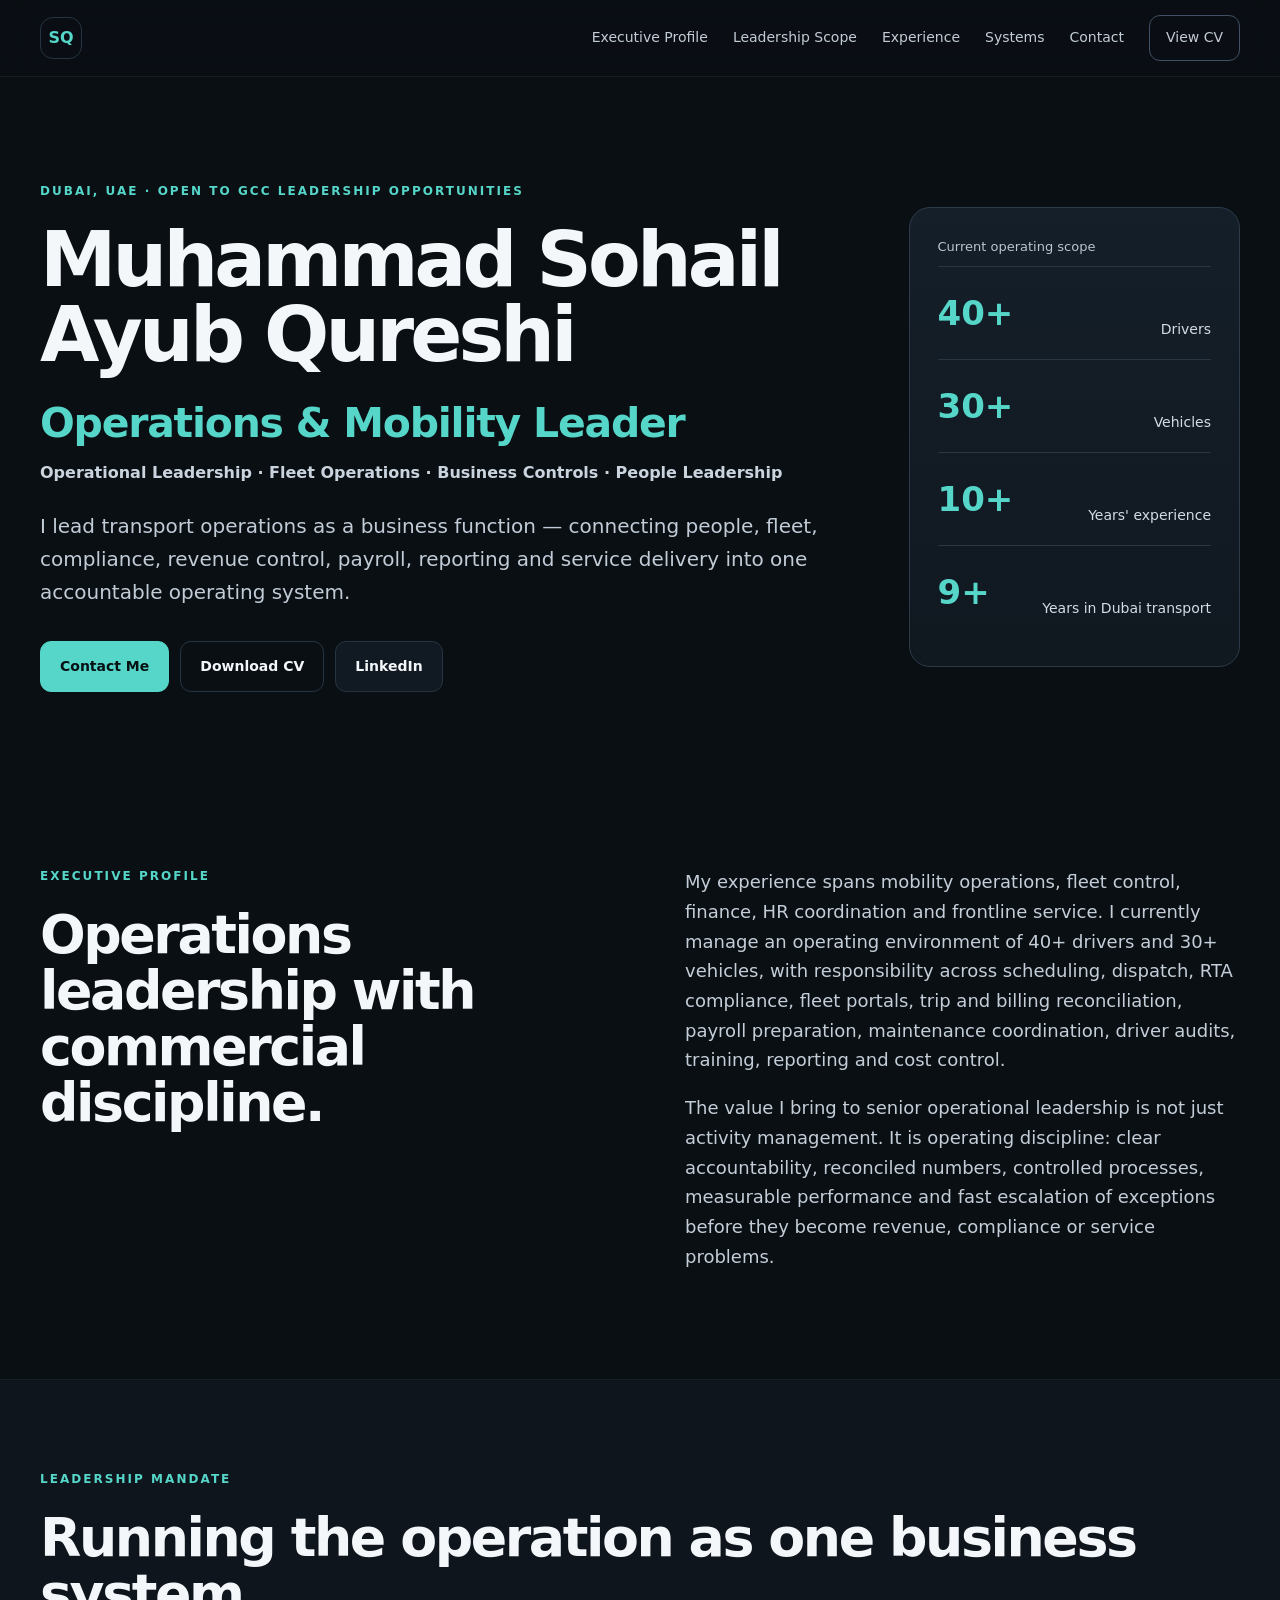
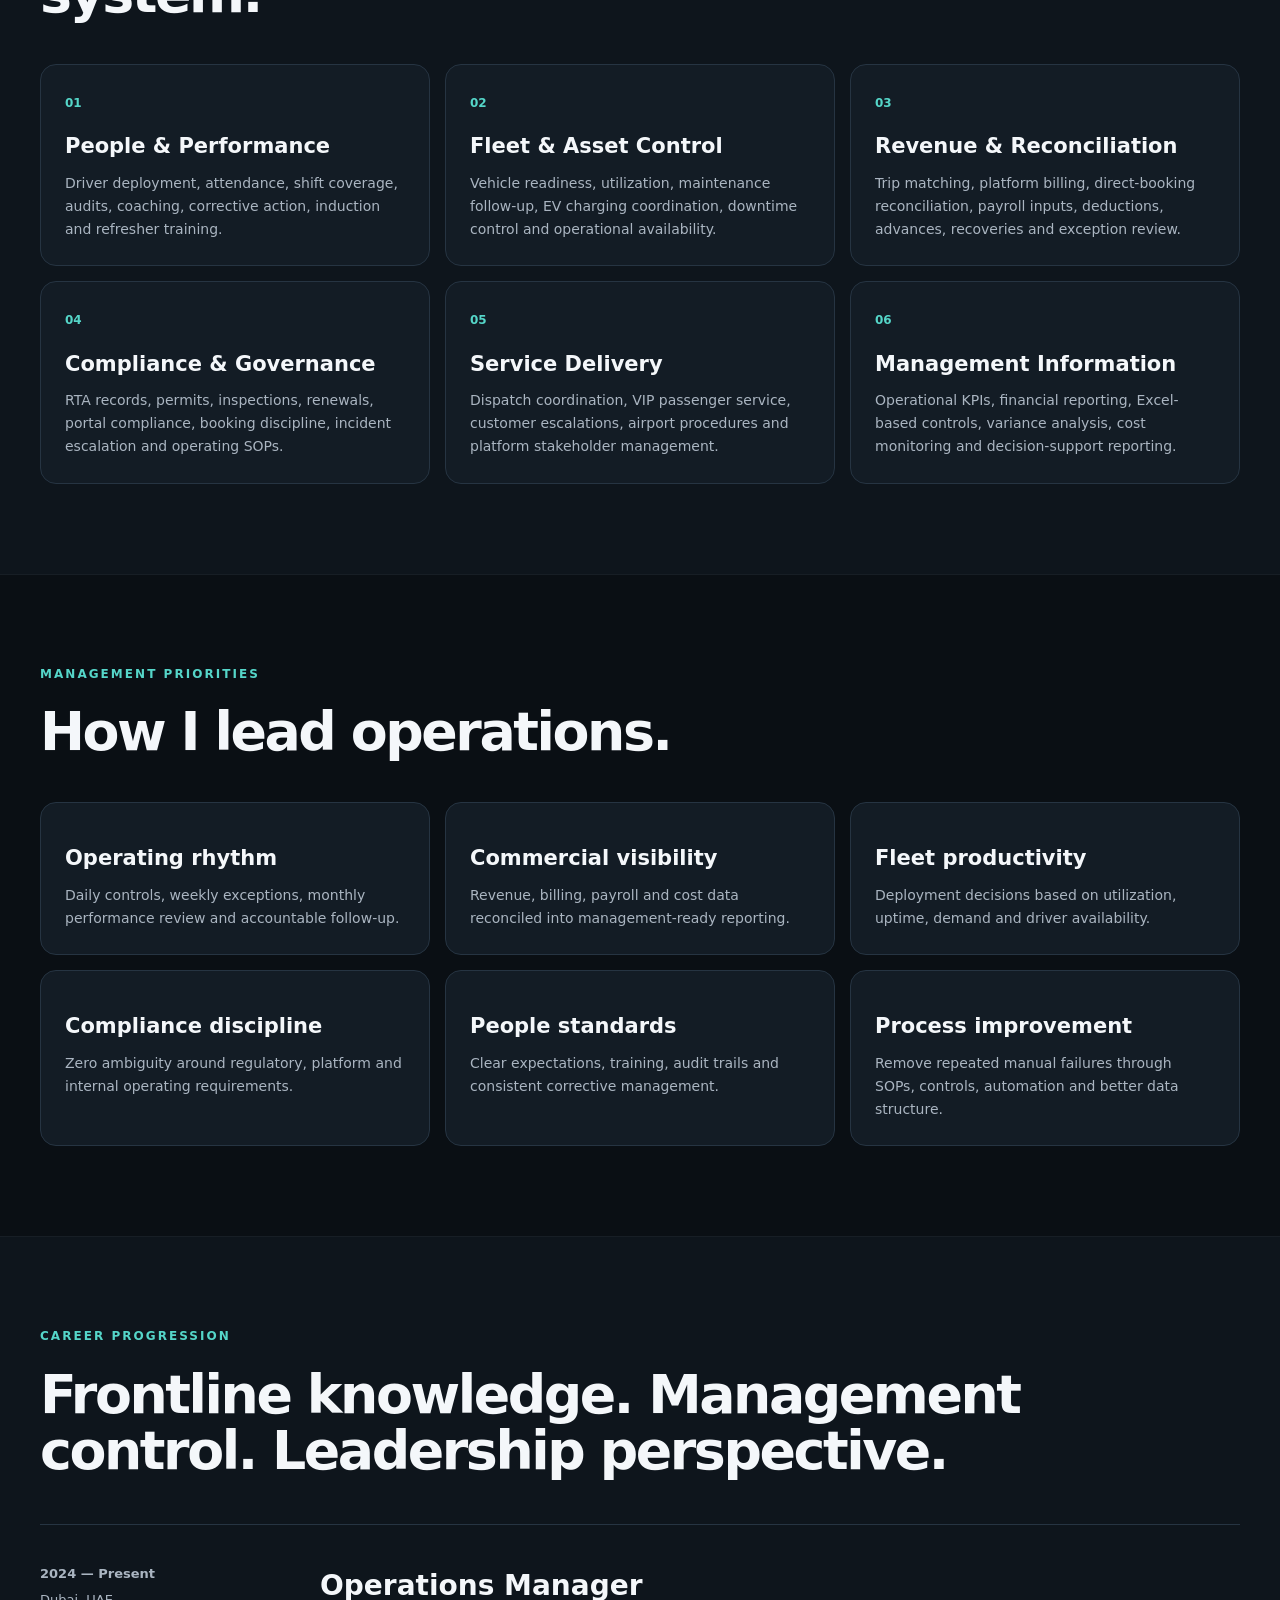
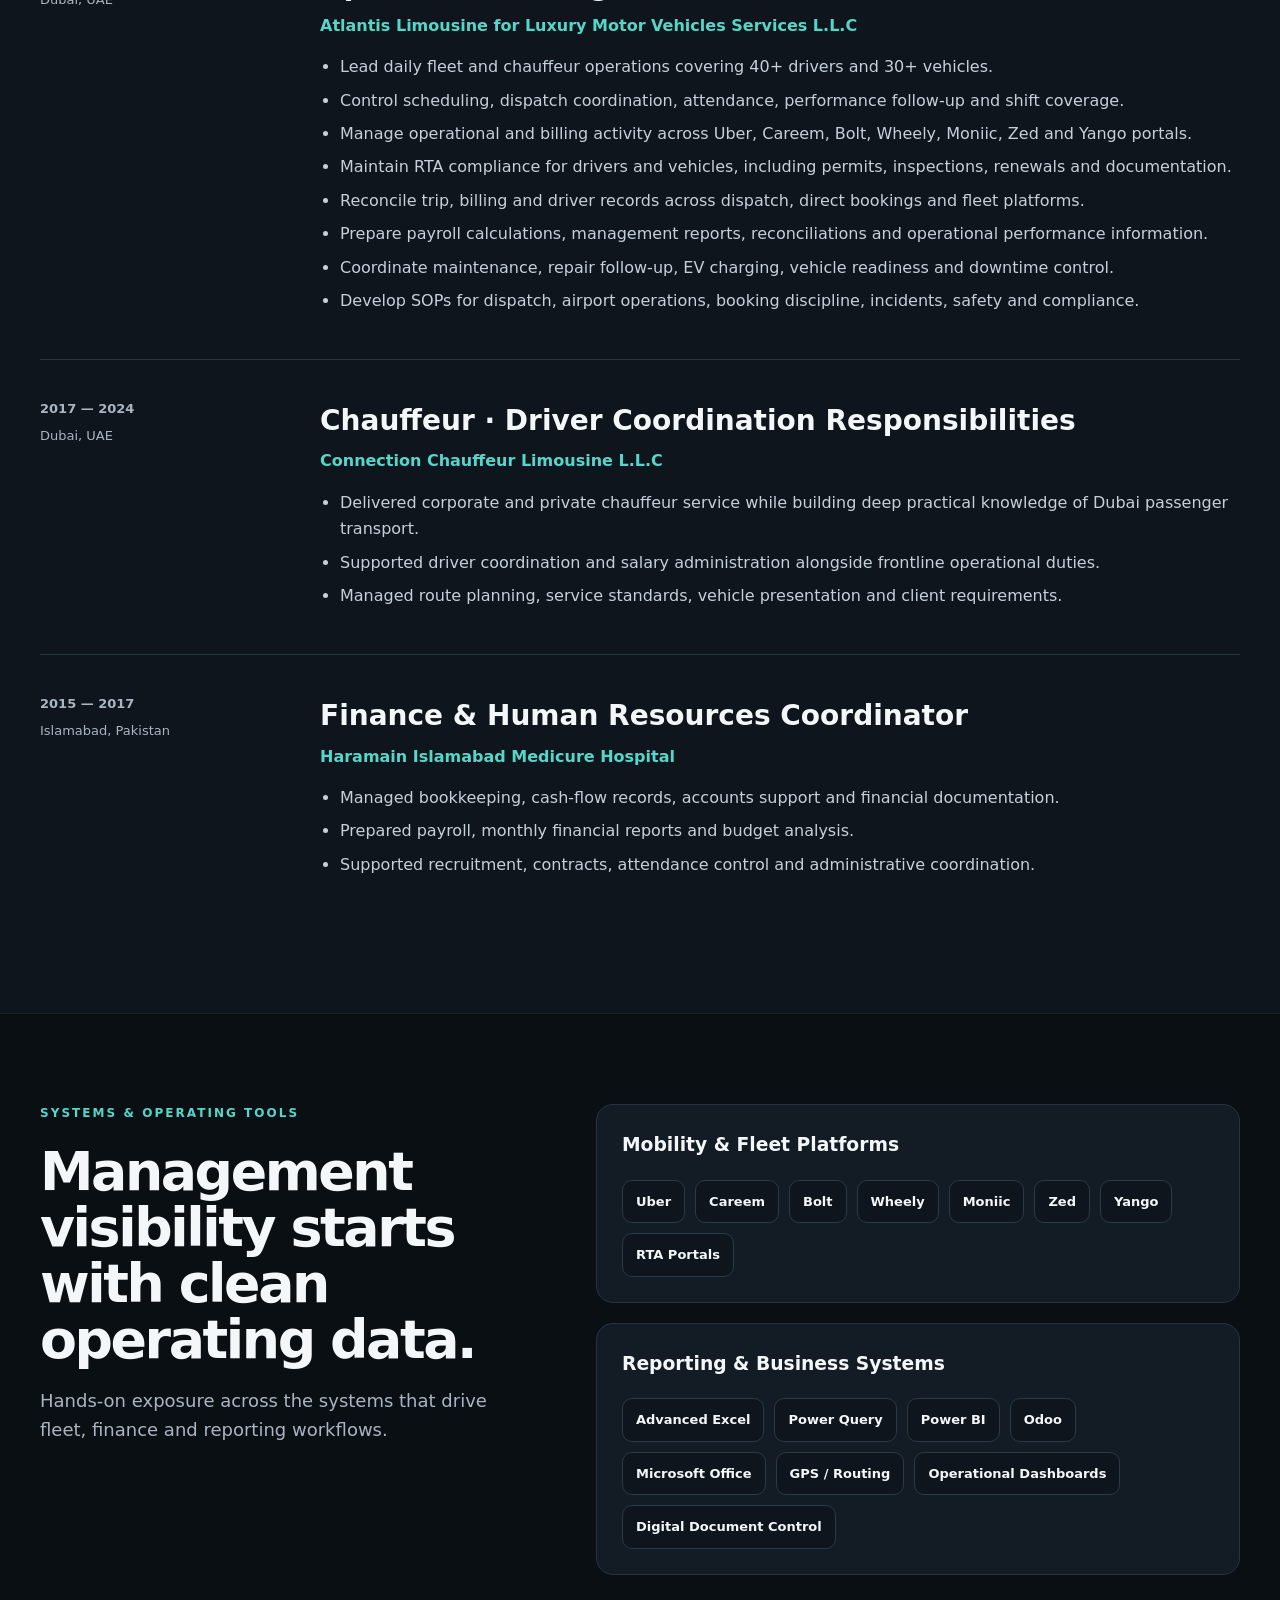
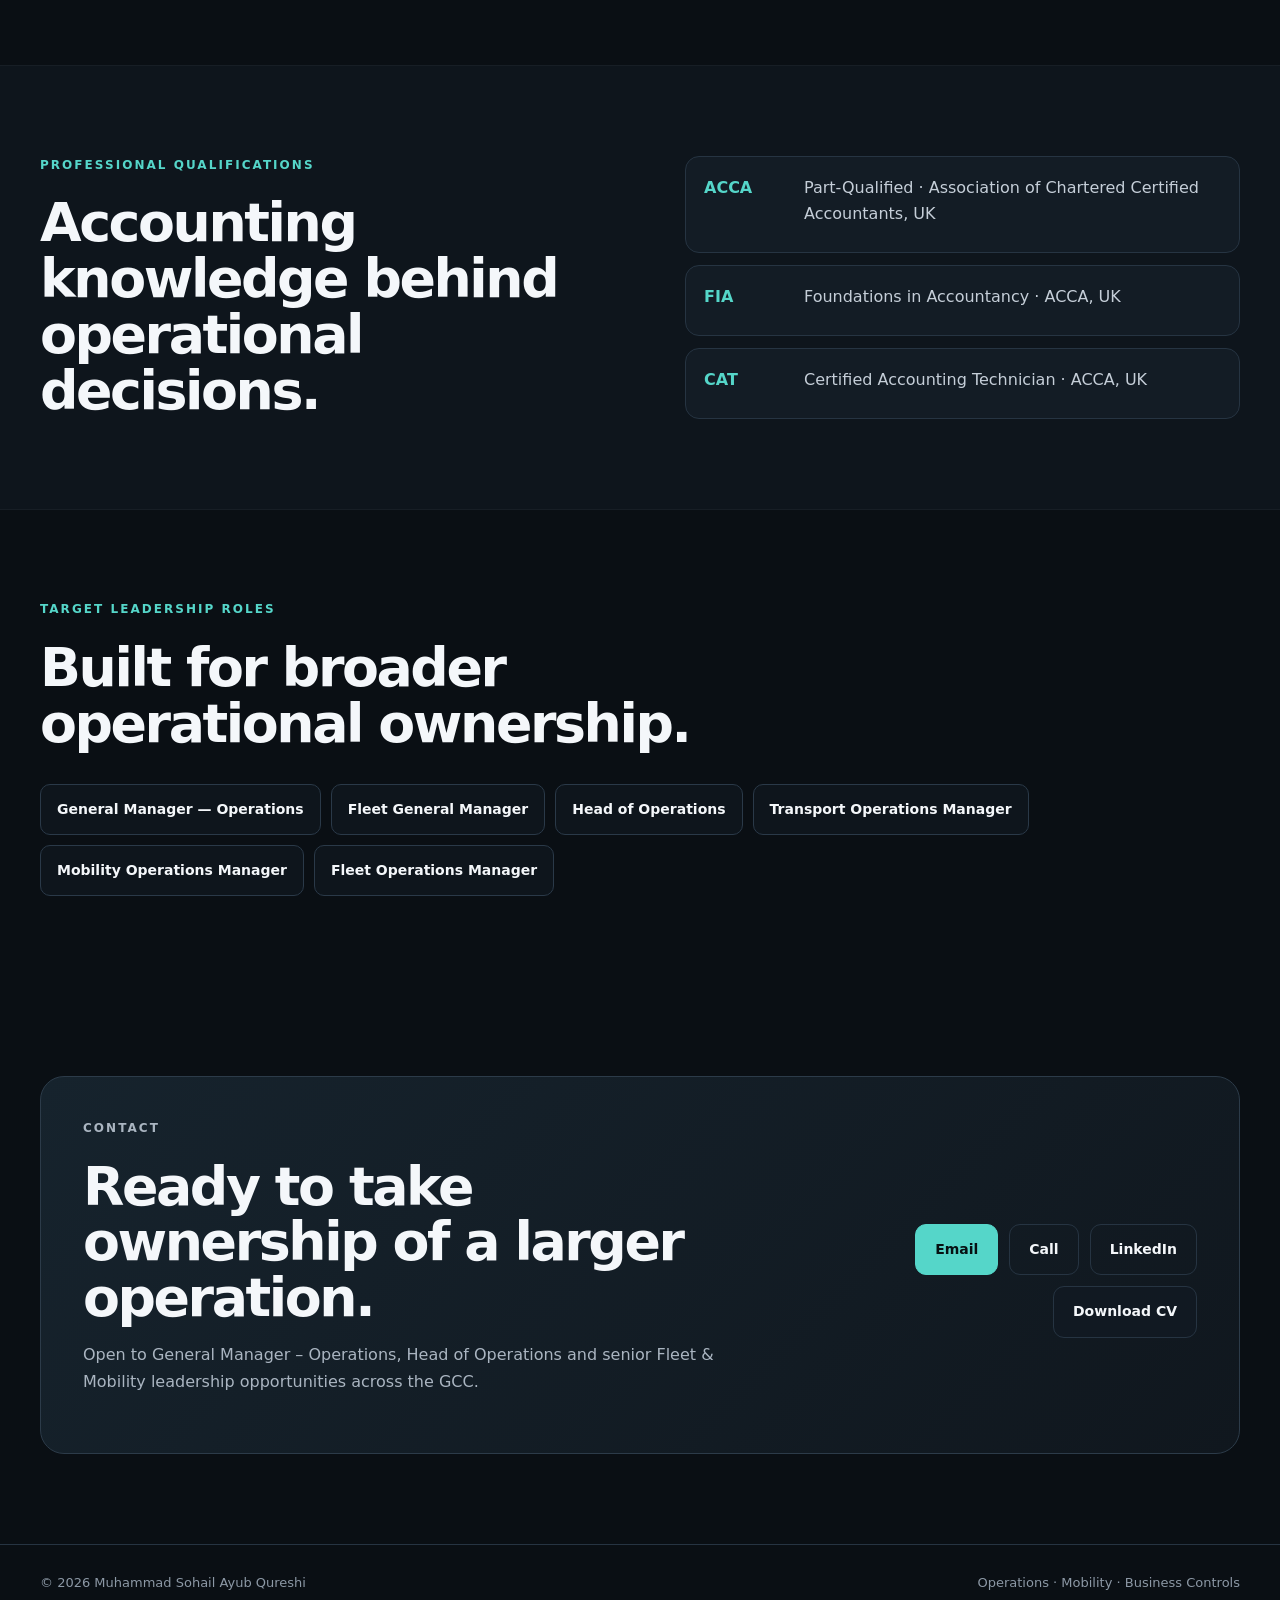
==== commit c8e063a0: "Add files via upload" ====
--- a/index.html
+++ b/index.html
@@ -3,8 +3,8 @@
 <head>
   <meta charset="UTF-8" />
   <meta name="viewport" content="width=device-width, initial-scale=1.0" />
-  <title>Sohail Qureshi | General Management & Mobility Operations | Dubai</title>
-  <meta name="description" content="Executive portfolio of Muhammad Sohail Ayub Qureshi — operations and mobility leader with 10+ years of experience, currently overseeing 40+ drivers and 30+ vehicles across fleet operations, compliance, finance, payroll, reporting and business controls." />
+  <title>Sohail Qureshi | Senior Operations & Mobility Leader | Dubai</title>
+  <meta name="description" content="Executive portfolio of Muhammad Sohail Ayub Qureshi — senior operations and mobility leader with 10+ years of experience, currently overseeing 40+ drivers and 30+ vehicles across fleet operations, compliance, finance, payroll, reporting and business controls." />
   <meta name="author" content="Muhammad Sohail Ayub Qureshi" />
   <meta property="og:title" content="Sohail Qureshi | Operations & General Management" />
   <meta property="og:description" content="Fleet, people, compliance, finance and performance leadership across mobility operations in Dubai." />
@@ -34,13 +34,13 @@
       <p class="eyebrow">Dubai, UAE · Open to GCC leadership opportunities</p>
       <h1>Muhammad Sohail Ayub Qureshi</h1>
       <p class="role">Operations & Mobility Leader</p>
-      <p class="positioning">General Management · Fleet Operations · Business Controls · People Leadership</p>
+      <p class="positioning">Operational Leadership · Fleet Operations · Business Controls · People Leadership</p>
       <p class="lead">
         I lead transport operations as a business function — connecting people, fleet, compliance,
         revenue control, payroll, reporting and service delivery into one accountable operating system.
       </p>
       <div class="actions">
-        <a class="btn primary" href="#contact">Discuss an opportunity</a>
+        <a class="btn primary" href="#contact">Contact Me</a>
         <a class="btn secondary" href="assets/Sohail_Qureshi_CV.pdf" download>Download CV</a>
         <a class="btn subtle" href="https://www.linkedin.com/in/sohail-qureshi-6ab21a225/" target="_blank" rel="noopener">LinkedIn</a>
       </div>
@@ -69,7 +69,7 @@
         maintenance coordination, driver audits, training, reporting and cost control.
       </p>
       <p>
-        The value I bring at General Manager level is not just activity management. It is operating discipline:
+        The value I bring to senior operational leadership is not just activity management. It is operating discipline:
         clear accountability, reconciled numbers, controlled processes, measurable performance and fast escalation
         of exceptions before they become revenue, compliance or service problems.
       </p>
@@ -113,7 +113,7 @@
 <section class="section">
   <div class="container">
     <p class="eyebrow">Management priorities</p>
-    <h2>What I would own at General Manager level.</h2>
+    <h2>How I lead operations.</h2>
     <div class="priority-grid">
       <div><strong>Operating rhythm</strong><p>Daily controls, weekly exceptions, monthly performance review and accountable follow-up.</p></div>
       <div><strong>Commercial visibility</strong><p>Revenue, billing, payroll and cost data reconciled into management-ready reporting.</p></div>
@@ -238,7 +238,7 @@
     <div>
       <p class="eyebrow">Contact</p>
       <h2>Ready to take ownership of a larger operation.</h2>
-      <p>Open to General Management, Head of Operations and senior Fleet & Mobility leadership opportunities across the GCC.</p>
+      <p>Open to General Manager – Operations, Head of Operations and senior Fleet & Mobility leadership opportunities across the GCC.</p>
     </div>
     <div class="actions contact-actions">
       <a class="btn primary" href="mailto:sohailqureshix3@gmail.com">Email</a>
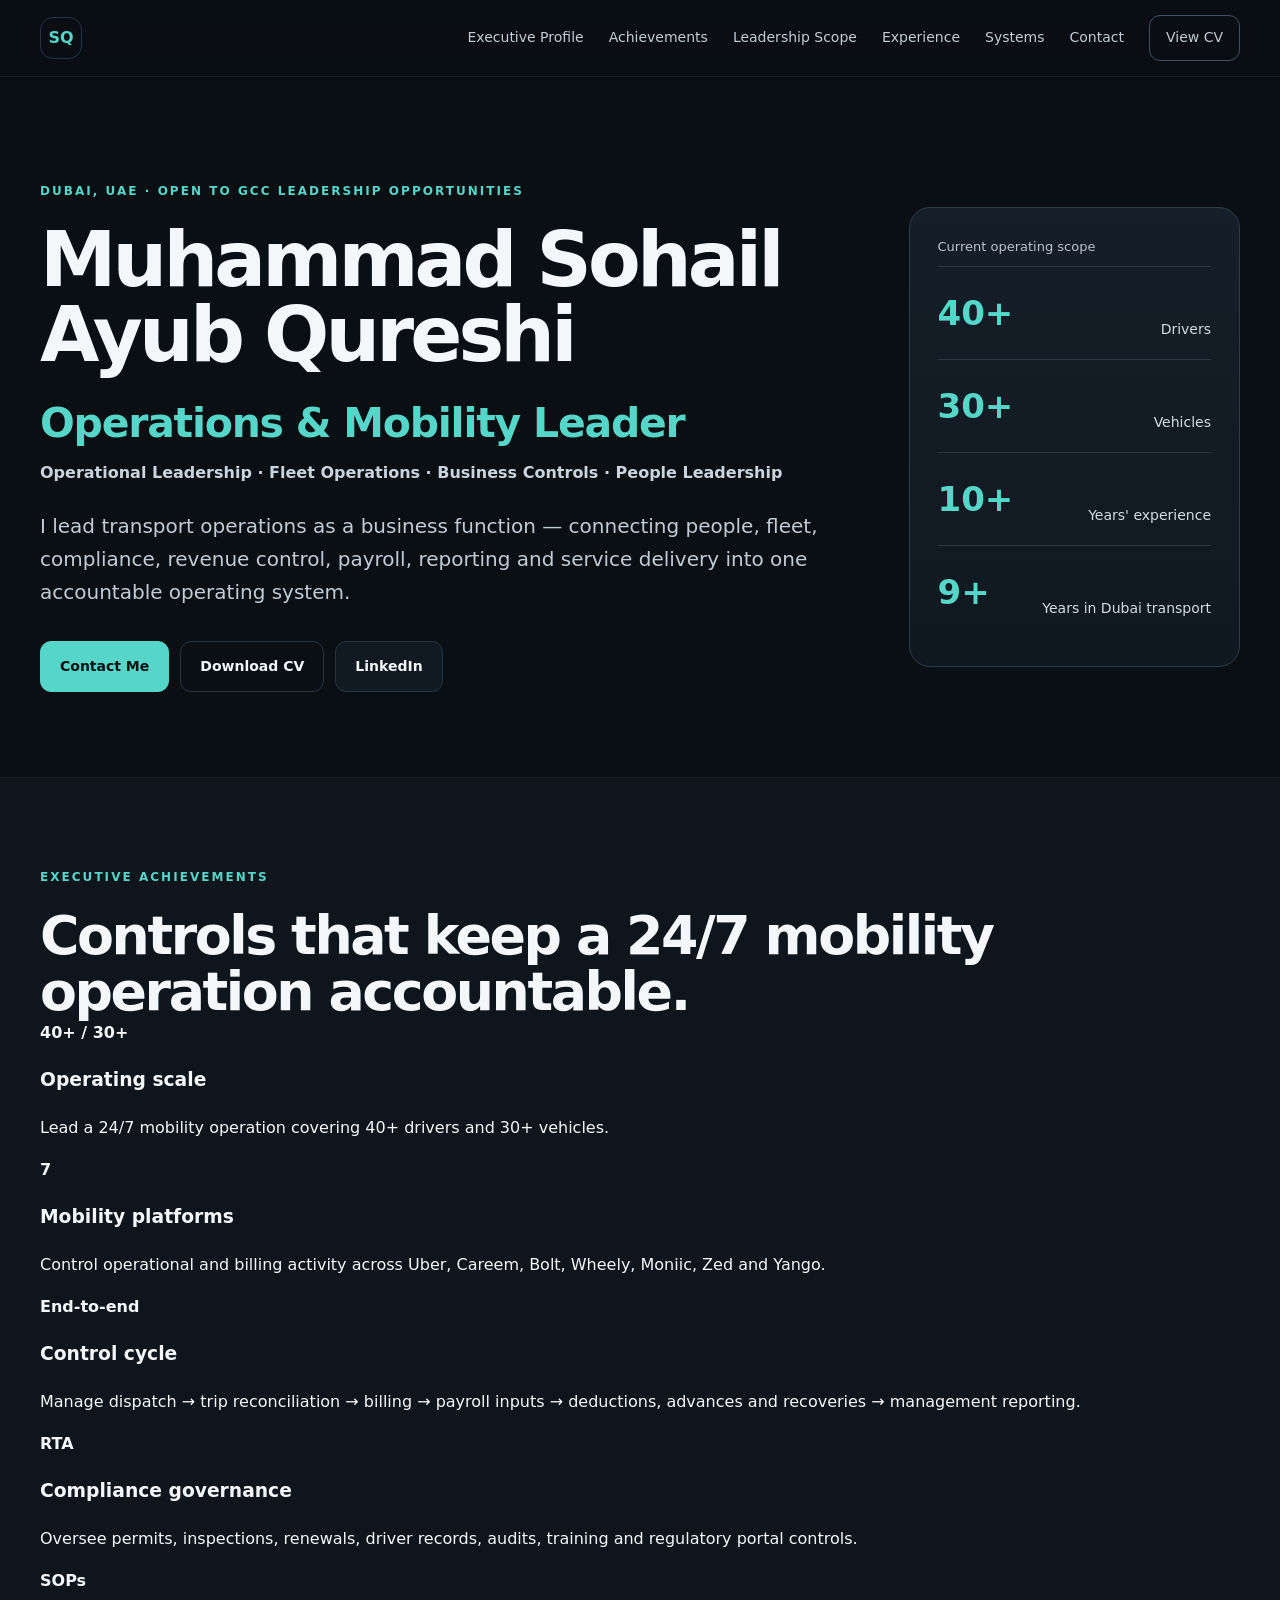
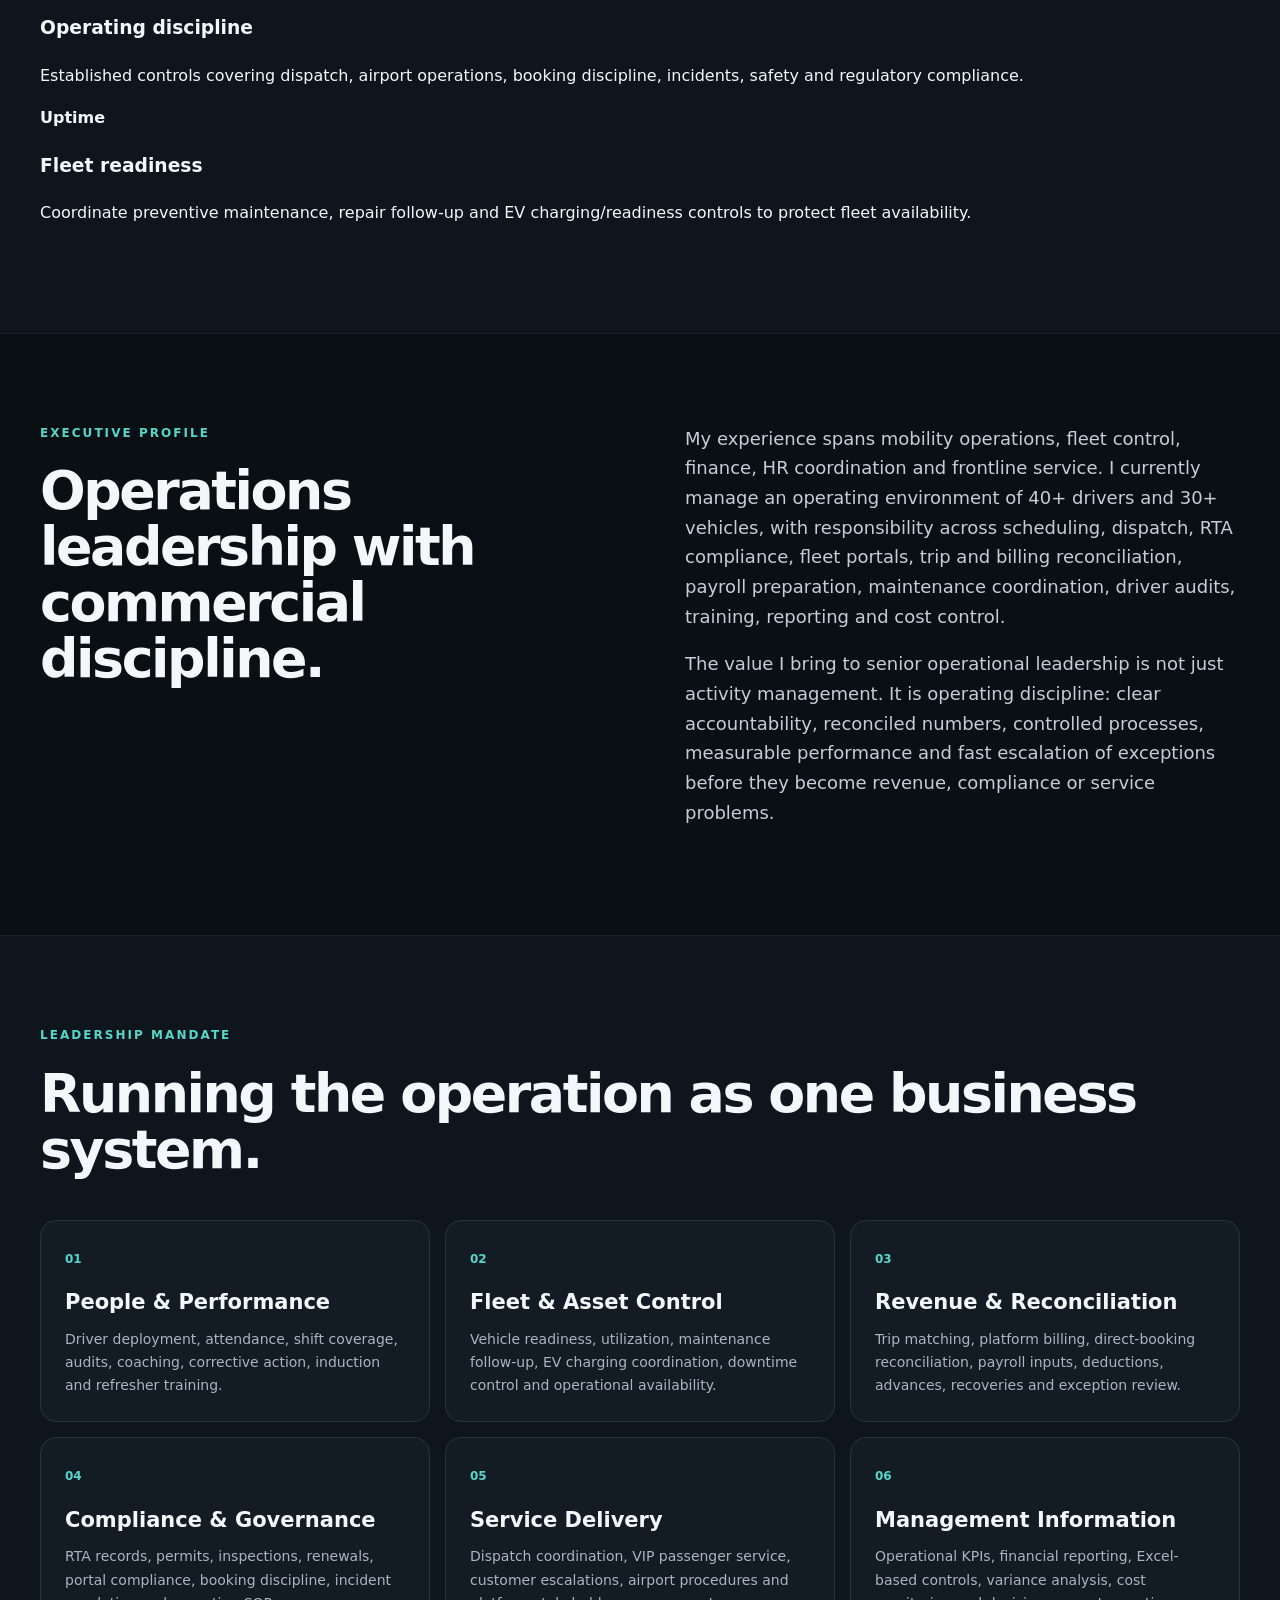
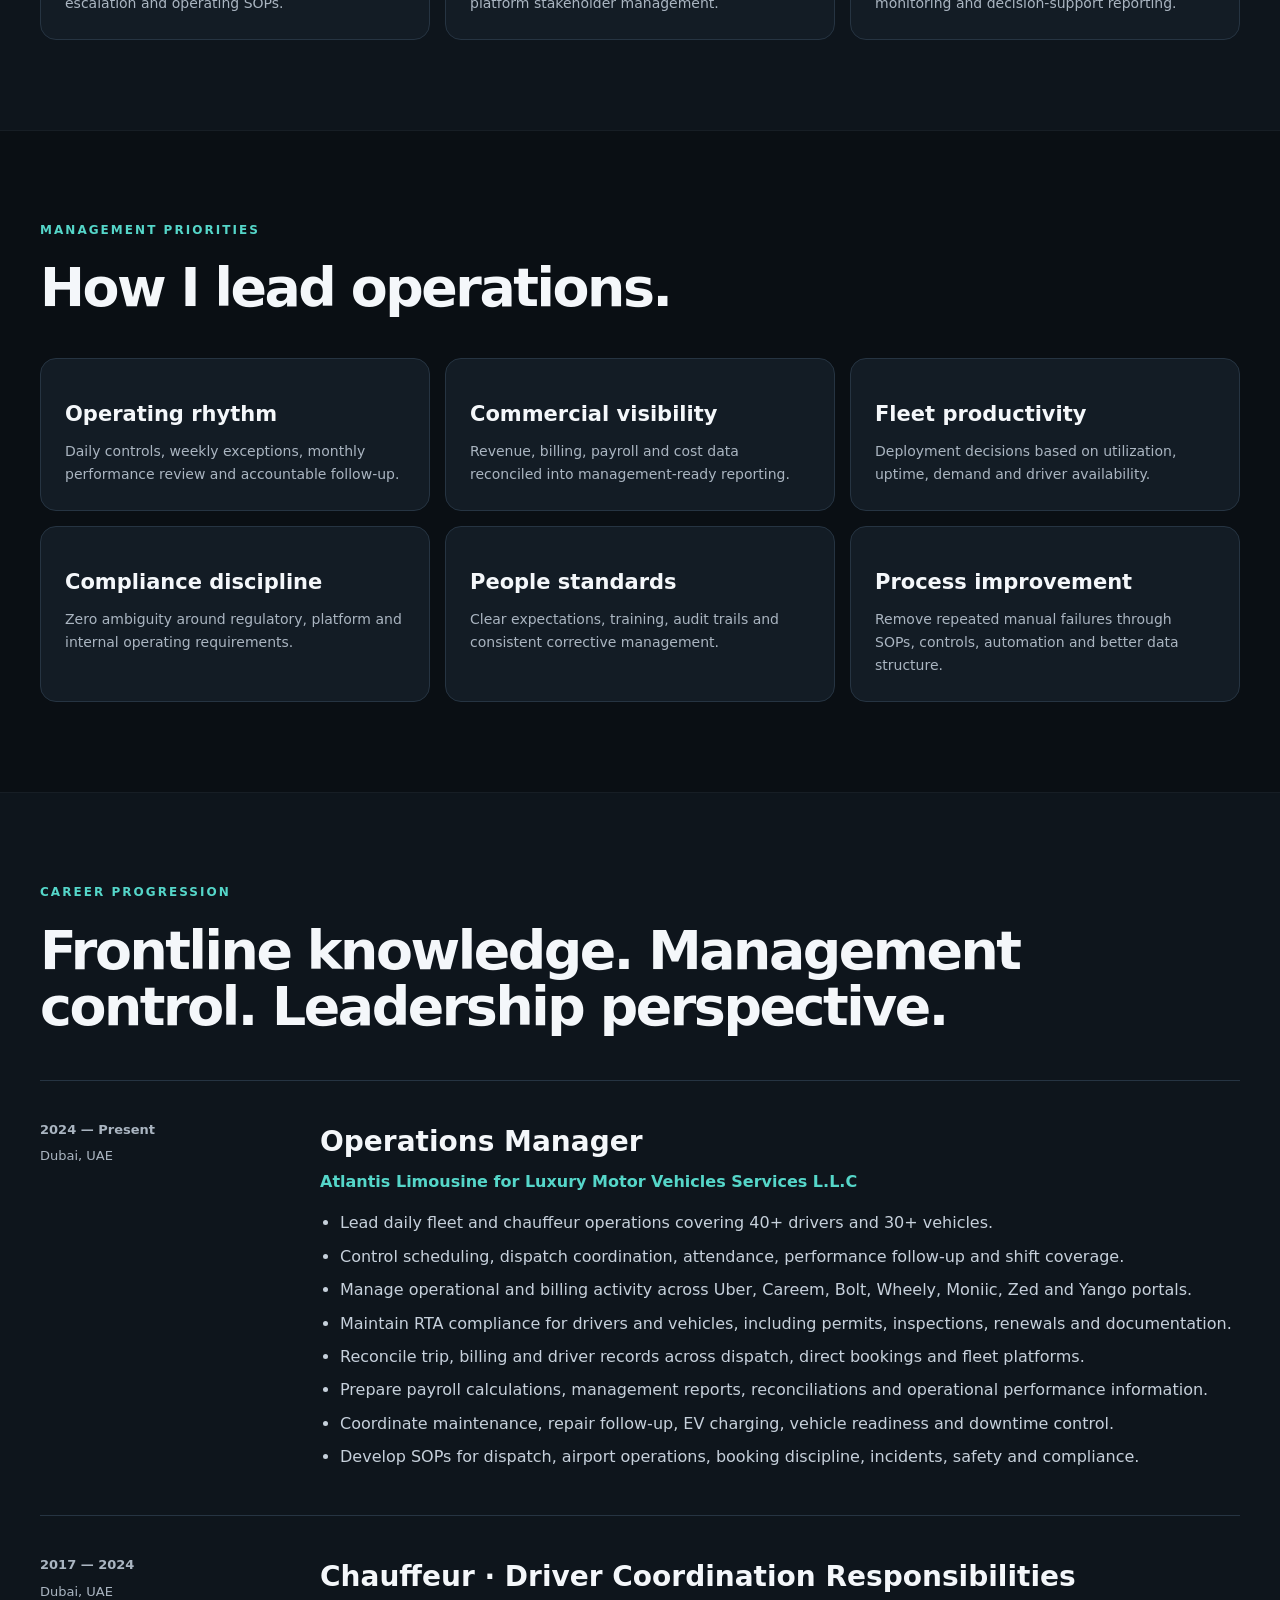
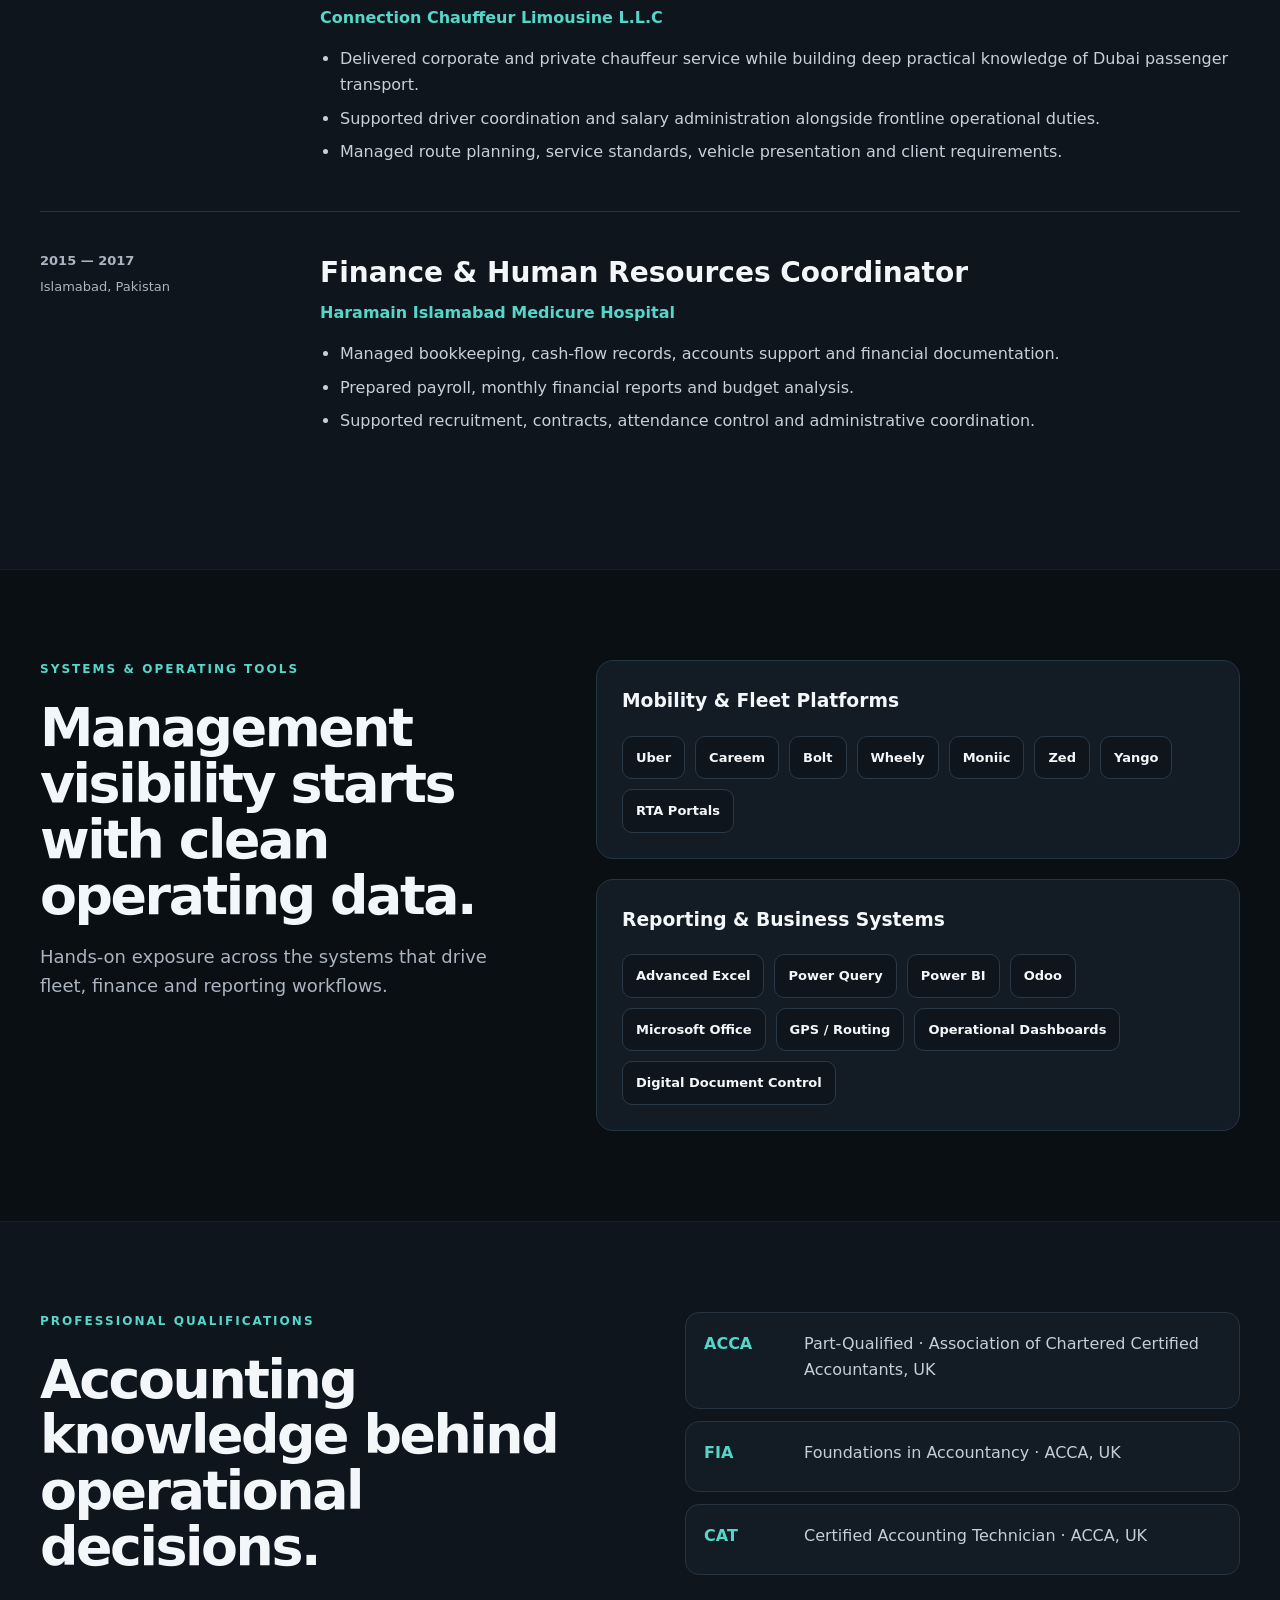
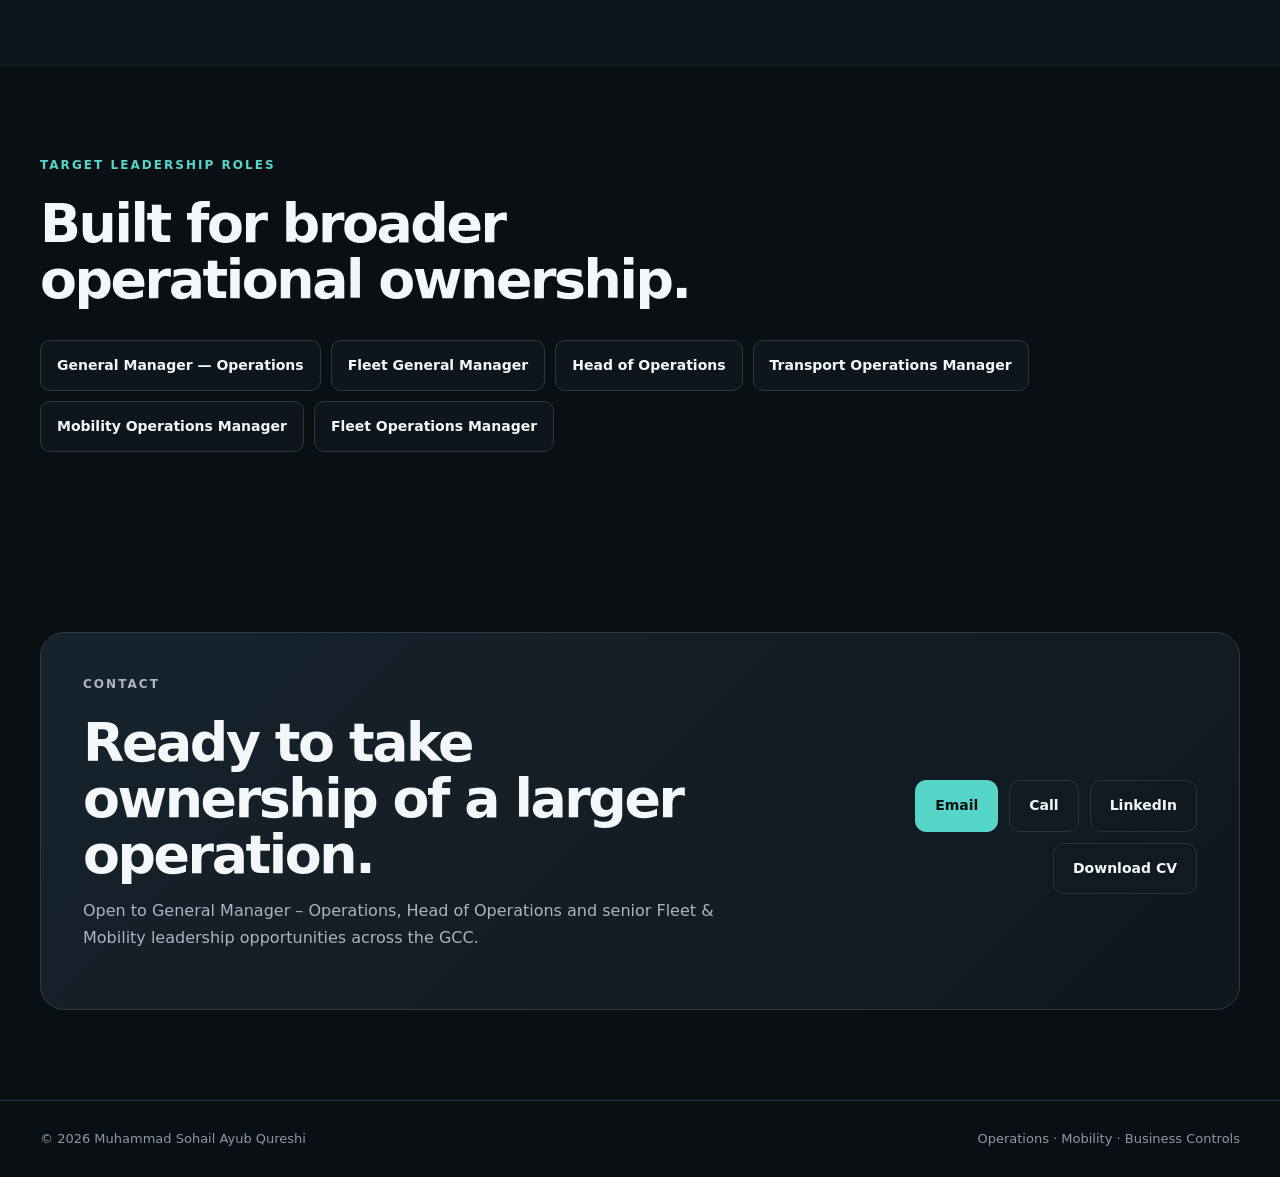
==== commit 475d4545: "Add executive achievements to portfolio" ====
--- a/index.html
+++ b/index.html
@@ -6,7 +6,7 @@
   <title>Sohail Qureshi | Senior Operations & Mobility Leader | Dubai</title>
   <meta name="description" content="Executive portfolio of Muhammad Sohail Ayub Qureshi — senior operations and mobility leader with 10+ years of experience, currently overseeing 40+ drivers and 30+ vehicles across fleet operations, compliance, finance, payroll, reporting and business controls." />
   <meta name="author" content="Muhammad Sohail Ayub Qureshi" />
-  <meta property="og:title" content="Sohail Qureshi | Operations & General Management" />
+  <meta property="og:title" content="Sohail Qureshi | Operations & Mobility Leadership" />
   <meta property="og:description" content="Fleet, people, compliance, finance and performance leadership across mobility operations in Dubai." />
   <meta property="og:type" content="website" />
   <link rel="stylesheet" href="styles.css" />
@@ -18,6 +18,7 @@
     <button class="menu" aria-label="Toggle navigation" aria-expanded="false">☰</button>
     <nav class="links">
       <a href="#profile">Executive Profile</a>
+      <a href="#achievements">Achievements</a>
       <a href="#scope">Leadership Scope</a>
       <a href="#experience">Experience</a>
       <a href="#systems">Systems</a>
@@ -55,6 +56,21 @@
   </div>
 </section>
 
+<section class="section dark achievements" id="achievements">
+  <div class="container">
+    <p class="eyebrow">Executive achievements</p>
+    <h2>Controls that keep a 24/7 mobility operation accountable.</h2>
+    <div class="achievement-grid">
+      <article><strong>40+ / 30+</strong><h3>Operating scale</h3><p>Lead a 24/7 mobility operation covering 40+ drivers and 30+ vehicles.</p></article>
+      <article><strong>7</strong><h3>Mobility platforms</h3><p>Control operational and billing activity across Uber, Careem, Bolt, Wheely, Moniic, Zed and Yango.</p></article>
+      <article><strong>End-to-end</strong><h3>Control cycle</h3><p>Manage dispatch → trip reconciliation → billing → payroll inputs → deductions, advances and recoveries → management reporting.</p></article>
+      <article><strong>RTA</strong><h3>Compliance governance</h3><p>Oversee permits, inspections, renewals, driver records, audits, training and regulatory portal controls.</p></article>
+      <article><strong>SOPs</strong><h3>Operating discipline</h3><p>Established controls covering dispatch, airport operations, booking discipline, incidents, safety and regulatory compliance.</p></article>
+      <article><strong>Uptime</strong><h3>Fleet readiness</h3><p>Coordinate preventive maintenance, repair follow-up and EV charging/readiness controls to protect fleet availability.</p></article>
+    </div>
+  </div>
+</section>
+
 <section class="section" id="profile">
   <div class="container two-col">
     <div>
@@ -82,30 +98,12 @@
     <p class="eyebrow">Leadership mandate</p>
     <h2>Running the operation as one business system.</h2>
     <div class="scope-grid">
-      <article>
-        <span>01</span><h3>People & Performance</h3>
-        <p>Driver deployment, attendance, shift coverage, audits, coaching, corrective action, induction and refresher training.</p>
-      </article>
-      <article>
-        <span>02</span><h3>Fleet & Asset Control</h3>
-        <p>Vehicle readiness, utilization, maintenance follow-up, EV charging coordination, downtime control and operational availability.</p>
-      </article>
-      <article>
-        <span>03</span><h3>Revenue & Reconciliation</h3>
-        <p>Trip matching, platform billing, direct-booking reconciliation, payroll inputs, deductions, advances, recoveries and exception review.</p>
-      </article>
-      <article>
-        <span>04</span><h3>Compliance & Governance</h3>
-        <p>RTA records, permits, inspections, renewals, portal compliance, booking discipline, incident escalation and operating SOPs.</p>
-      </article>
-      <article>
-        <span>05</span><h3>Service Delivery</h3>
-        <p>Dispatch coordination, VIP passenger service, customer escalations, airport procedures and platform stakeholder management.</p>
-      </article>
-      <article>
-        <span>06</span><h3>Management Information</h3>
-        <p>Operational KPIs, financial reporting, Excel-based controls, variance analysis, cost monitoring and decision-support reporting.</p>
-      </article>
+      <article><span>01</span><h3>People & Performance</h3><p>Driver deployment, attendance, shift coverage, audits, coaching, corrective action, induction and refresher training.</p></article>
+      <article><span>02</span><h3>Fleet & Asset Control</h3><p>Vehicle readiness, utilization, maintenance follow-up, EV charging coordination, downtime control and operational availability.</p></article>
+      <article><span>03</span><h3>Revenue & Reconciliation</h3><p>Trip matching, platform billing, direct-booking reconciliation, payroll inputs, deductions, advances, recoveries and exception review.</p></article>
+      <article><span>04</span><h3>Compliance & Governance</h3><p>RTA records, permits, inspections, renewals, portal compliance, booking discipline, incident escalation and operating SOPs.</p></article>
+      <article><span>05</span><h3>Service Delivery</h3><p>Dispatch coordination, VIP passenger service, customer escalations, airport procedures and platform stakeholder management.</p></article>
+      <article><span>06</span><h3>Management Information</h3><p>Operational KPIs, financial reporting, Excel-based controls, variance analysis, cost monitoring and decision-support reporting.</p></article>
     </div>
   </div>
 </section>
@@ -133,8 +131,7 @@
       <article class="job">
         <div class="job-meta"><b>2024 — Present</b><span>Dubai, UAE</span></div>
         <div>
-          <h3>Operations Manager</h3>
-          <p class="company">Atlantis Limousine for Luxury Motor Vehicles Services L.L.C</p>
+          <h3>Operations Manager</h3><p class="company">Atlantis Limousine for Luxury Motor Vehicles Services L.L.C</p>
           <ul>
             <li>Lead daily fleet and chauffeur operations covering 40+ drivers and 30+ vehicles.</li>
             <li>Control scheduling, dispatch coordination, attendance, performance follow-up and shift coverage.</li>
@@ -147,12 +144,10 @@
           </ul>
         </div>
       </article>
-
       <article class="job">
         <div class="job-meta"><b>2017 — 2024</b><span>Dubai, UAE</span></div>
         <div>
-          <h3>Chauffeur · Driver Coordination Responsibilities</h3>
-          <p class="company">Connection Chauffeur Limousine L.L.C</p>
+          <h3>Chauffeur · Driver Coordination Responsibilities</h3><p class="company">Connection Chauffeur Limousine L.L.C</p>
           <ul>
             <li>Delivered corporate and private chauffeur service while building deep practical knowledge of Dubai passenger transport.</li>
             <li>Supported driver coordination and salary administration alongside frontline operational duties.</li>
@@ -160,12 +155,10 @@
           </ul>
         </div>
       </article>
-
       <article class="job">
         <div class="job-meta"><b>2015 — 2017</b><span>Islamabad, Pakistan</span></div>
         <div>
-          <h3>Finance & Human Resources Coordinator</h3>
-          <p class="company">Haramain Islamabad Medicure Hospital</p>
+          <h3>Finance & Human Resources Coordinator</h3><p class="company">Haramain Islamabad Medicure Hospital</p>
           <ul>
             <li>Managed bookkeeping, cash-flow records, accounts support and financial documentation.</li>
             <li>Prepared payroll, monthly financial reports and budget analysis.</li>
@@ -185,77 +178,35 @@
       <p class="muted">Hands-on exposure across the systems that drive fleet, finance and reporting workflows.</p>
     </div>
     <div class="system-blocks">
-      <div class="system-block">
-        <h3>Mobility & Fleet Platforms</h3>
-        <div class="tags">
-          <span>Uber</span><span>Careem</span><span>Bolt</span><span>Wheely</span>
-          <span>Moniic</span><span>Zed</span><span>Yango</span><span>RTA Portals</span>
-        </div>
-      </div>
-      <div class="system-block">
-        <h3>Reporting & Business Systems</h3>
-        <div class="tags">
-          <span>Advanced Excel</span><span>Power Query</span><span>Power BI</span>
-          <span>Odoo</span><span>Microsoft Office</span><span>GPS / Routing</span>
-          <span>Operational Dashboards</span><span>Digital Document Control</span>
-        </div>
-      </div>
+      <div class="system-block"><h3>Mobility & Fleet Platforms</h3><div class="tags"><span>Uber</span><span>Careem</span><span>Bolt</span><span>Wheely</span><span>Moniic</span><span>Zed</span><span>Yango</span><span>RTA Portals</span></div></div>
+      <div class="system-block"><h3>Reporting & Business Systems</h3><div class="tags"><span>Advanced Excel</span><span>Power Query</span><span>Power BI</span><span>Odoo</span><span>Microsoft Office</span><span>GPS / Routing</span><span>Operational Dashboards</span><span>Digital Document Control</span></div></div>
     </div>
   </div>
 </section>
 
 <section class="section dark">
   <div class="container two-col">
-    <div>
-      <p class="eyebrow">Professional qualifications</p>
-      <h2>Accounting knowledge behind operational decisions.</h2>
-    </div>
-    <div class="quals">
-      <div><b>ACCA</b><span>Part-Qualified · Association of Chartered Certified Accountants, UK</span></div>
-      <div><b>FIA</b><span>Foundations in Accountancy · ACCA, UK</span></div>
-      <div><b>CAT</b><span>Certified Accounting Technician · ACCA, UK</span></div>
-    </div>
+    <div><p class="eyebrow">Professional qualifications</p><h2>Accounting knowledge behind operational decisions.</h2></div>
+    <div class="quals"><div><b>ACCA</b><span>Part-Qualified · Association of Chartered Certified Accountants, UK</span></div><div><b>FIA</b><span>Foundations in Accountancy · ACCA, UK</span></div><div><b>CAT</b><span>Certified Accounting Technician · ACCA, UK</span></div></div>
   </div>
 </section>
 
 <section class="section">
   <div class="container target">
-    <p class="eyebrow">Target leadership roles</p>
-    <h2>Built for broader operational ownership.</h2>
-    <div class="target-tags">
-      <span>General Manager — Operations</span>
-      <span>Fleet General Manager</span>
-      <span>Head of Operations</span>
-      <span>Transport Operations Manager</span>
-      <span>Mobility Operations Manager</span>
-      <span>Fleet Operations Manager</span>
-    </div>
+    <p class="eyebrow">Target leadership roles</p><h2>Built for broader operational ownership.</h2>
+    <div class="target-tags"><span>General Manager — Operations</span><span>Fleet General Manager</span><span>Head of Operations</span><span>Transport Operations Manager</span><span>Mobility Operations Manager</span><span>Fleet Operations Manager</span></div>
   </div>
 </section>
 
 <section class="contact" id="contact">
   <div class="container contact-inner">
-    <div>
-      <p class="eyebrow">Contact</p>
-      <h2>Ready to take ownership of a larger operation.</h2>
-      <p>Open to General Manager – Operations, Head of Operations and senior Fleet & Mobility leadership opportunities across the GCC.</p>
-    </div>
-    <div class="actions contact-actions">
-      <a class="btn primary" href="mailto:sohailqureshix3@gmail.com">Email</a>
-      <a class="btn secondary" href="tel:+971524222947">Call</a>
-      <a class="btn secondary" href="https://www.linkedin.com/in/sohail-qureshi-6ab21a225/" target="_blank" rel="noopener">LinkedIn</a>
-      <a class="btn subtle" href="assets/Sohail_Qureshi_CV.pdf" download>Download CV</a>
-    </div>
+    <div><p class="eyebrow">Contact</p><h2>Ready to take ownership of a larger operation.</h2><p>Open to General Manager – Operations, Head of Operations and senior Fleet & Mobility leadership opportunities across the GCC.</p></div>
+    <div class="actions contact-actions"><a class="btn primary" href="mailto:sohailqureshix3@gmail.com">Email</a><a class="btn secondary" href="tel:+971524222947">Call</a><a class="btn secondary" href="https://www.linkedin.com/in/sohail-qureshi-6ab21a225/" target="_blank" rel="noopener">LinkedIn</a><a class="btn subtle" href="assets/Sohail_Qureshi_CV.pdf" download>Download CV</a></div>
   </div>
 </section>
 </main>
 
-<footer>
-  <div class="container footer">
-    <span>© <span id="year"></span> Muhammad Sohail Ayub Qureshi</span>
-    <span>Operations · Mobility · Business Controls</span>
-  </div>
-</footer>
+<footer><div class="container footer"><span>© <span id="year"></span> Muhammad Sohail Ayub Qureshi</span><span>Operations · Mobility · Business Controls</span></div></footer>
 <script src="script.js"></script>
 </body>
 </html>
